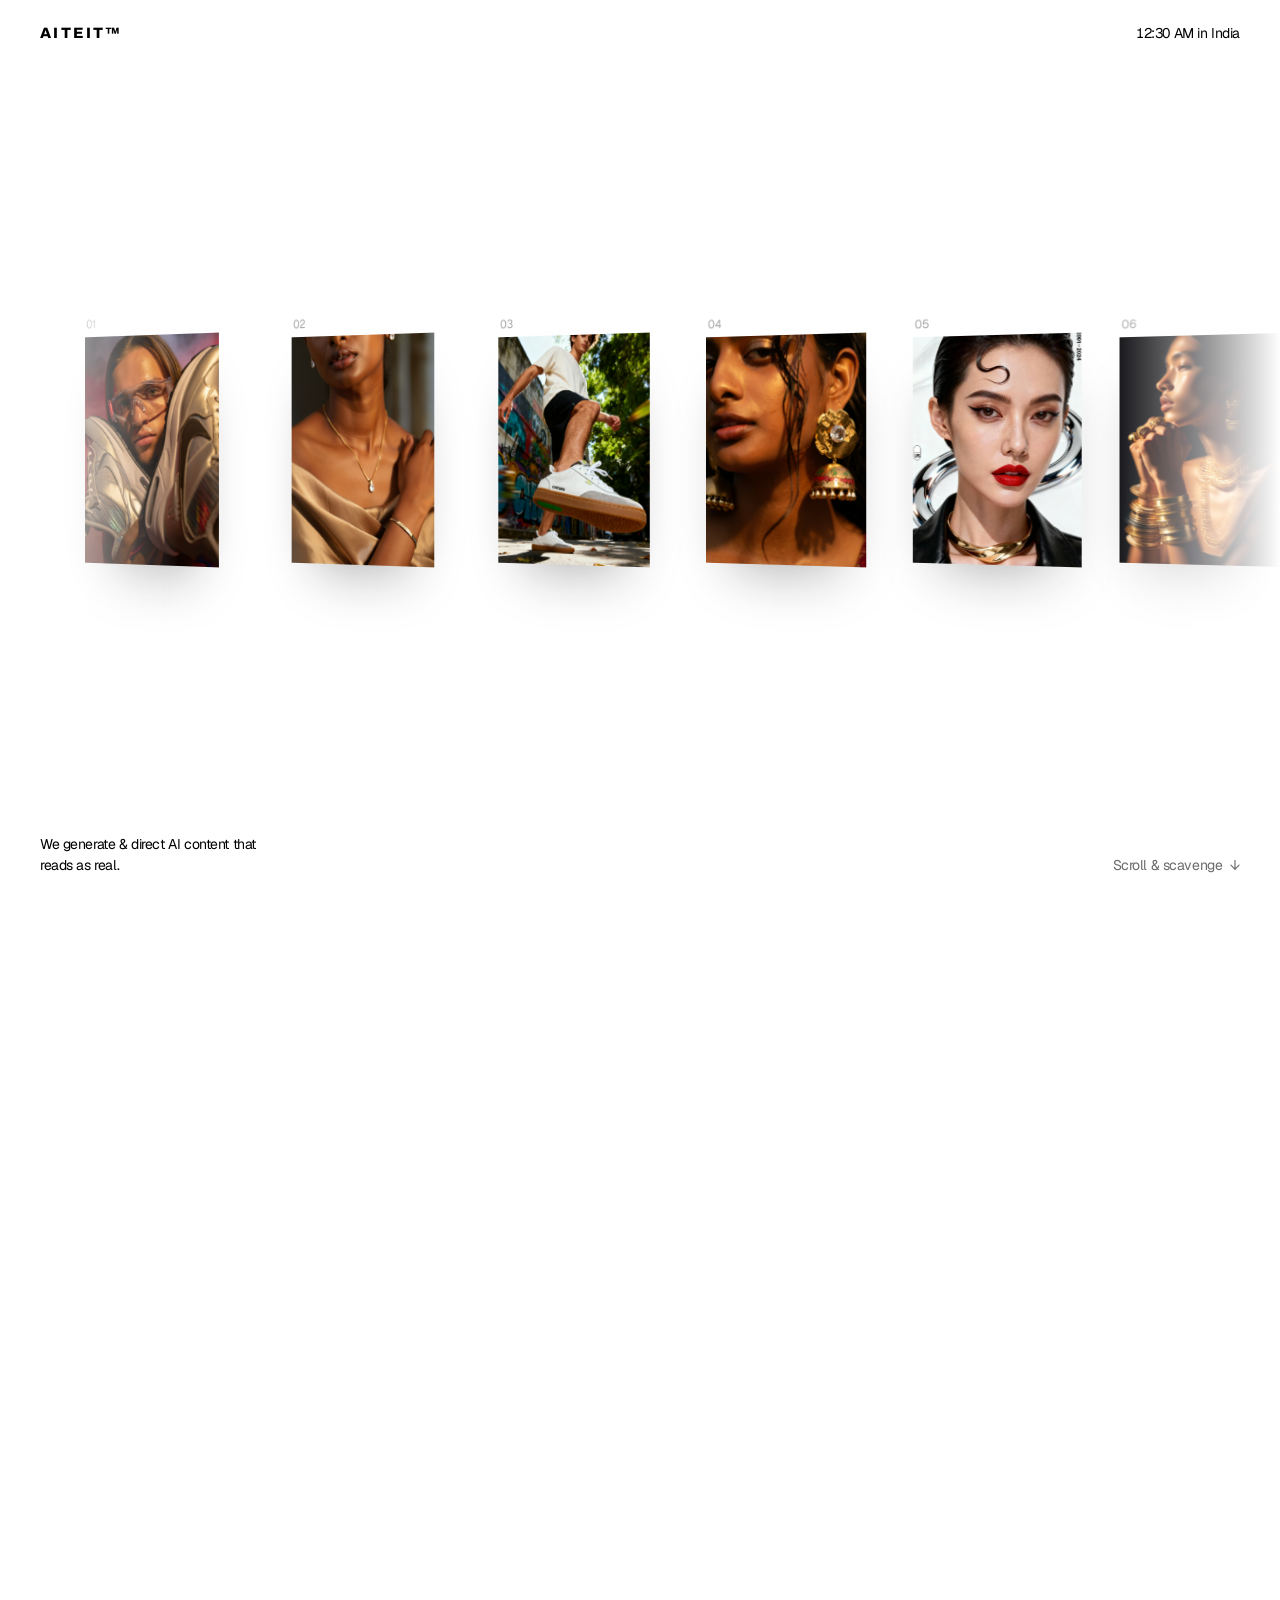
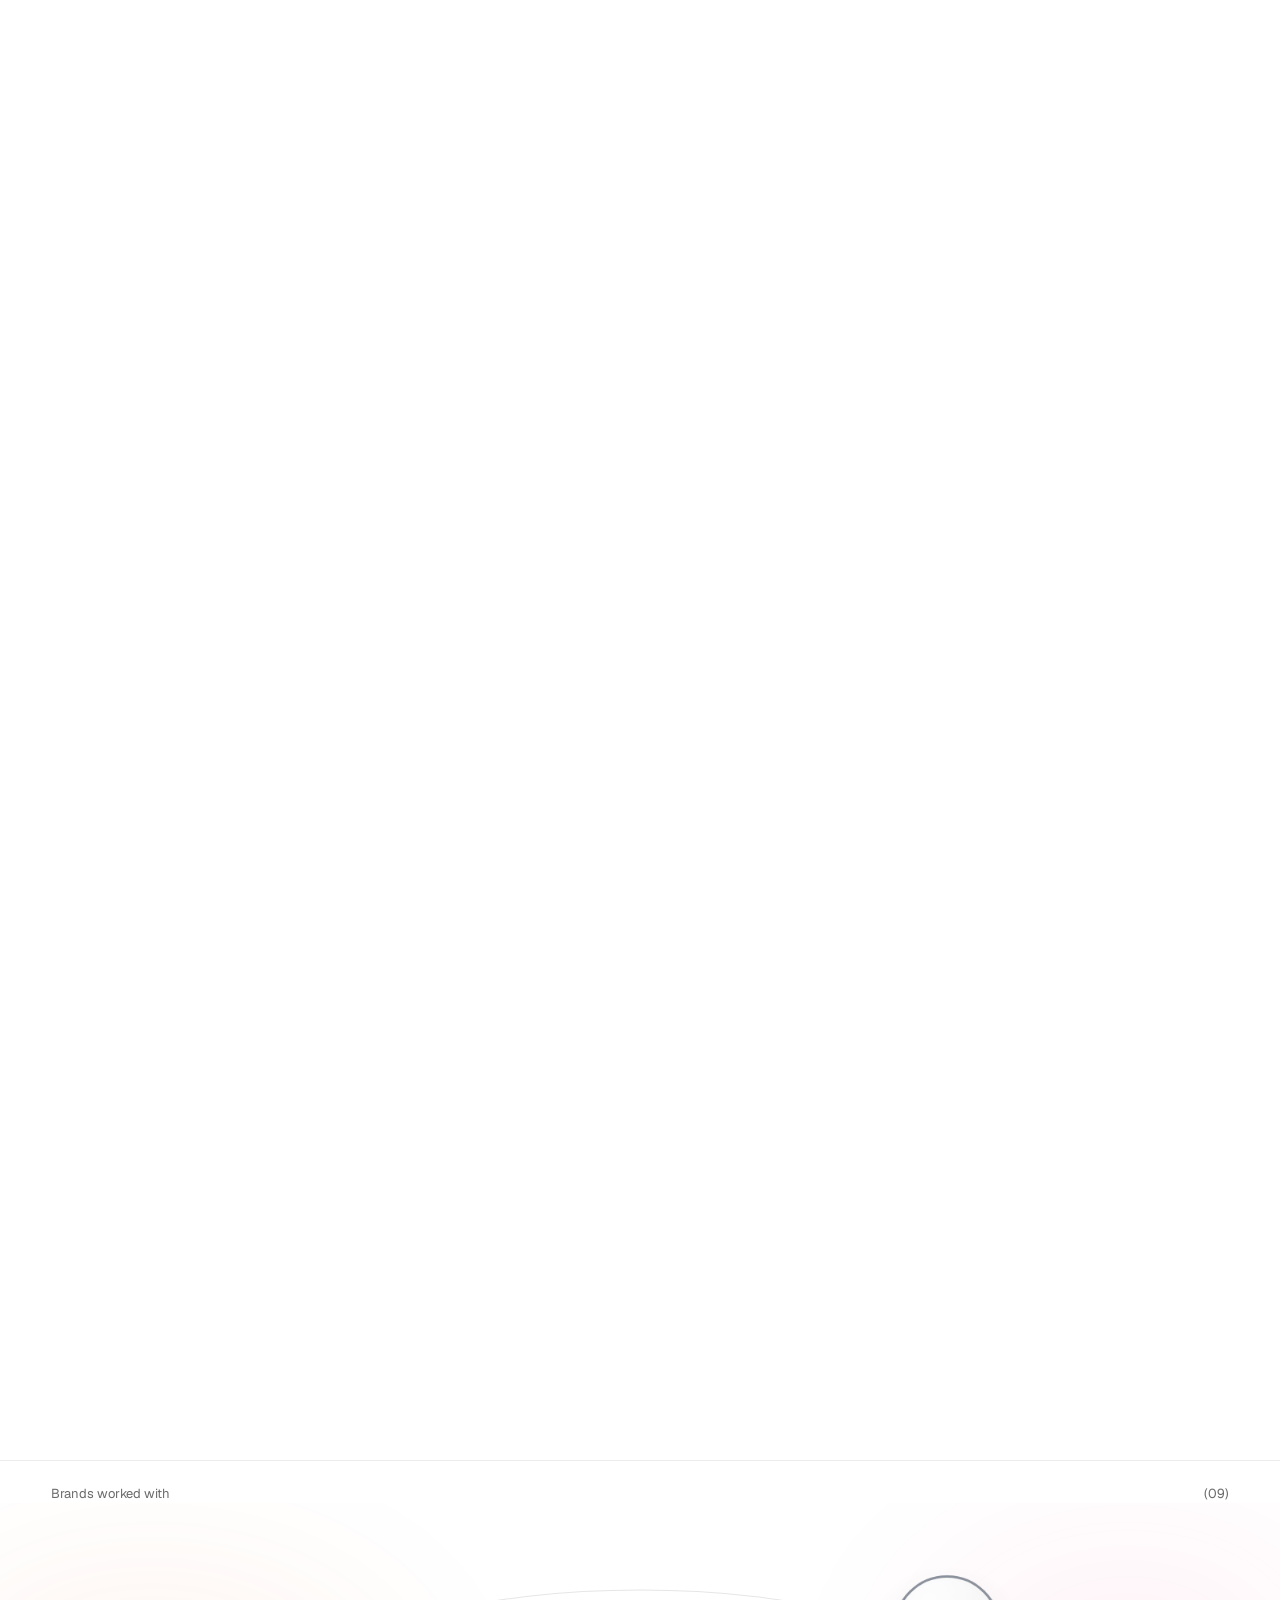
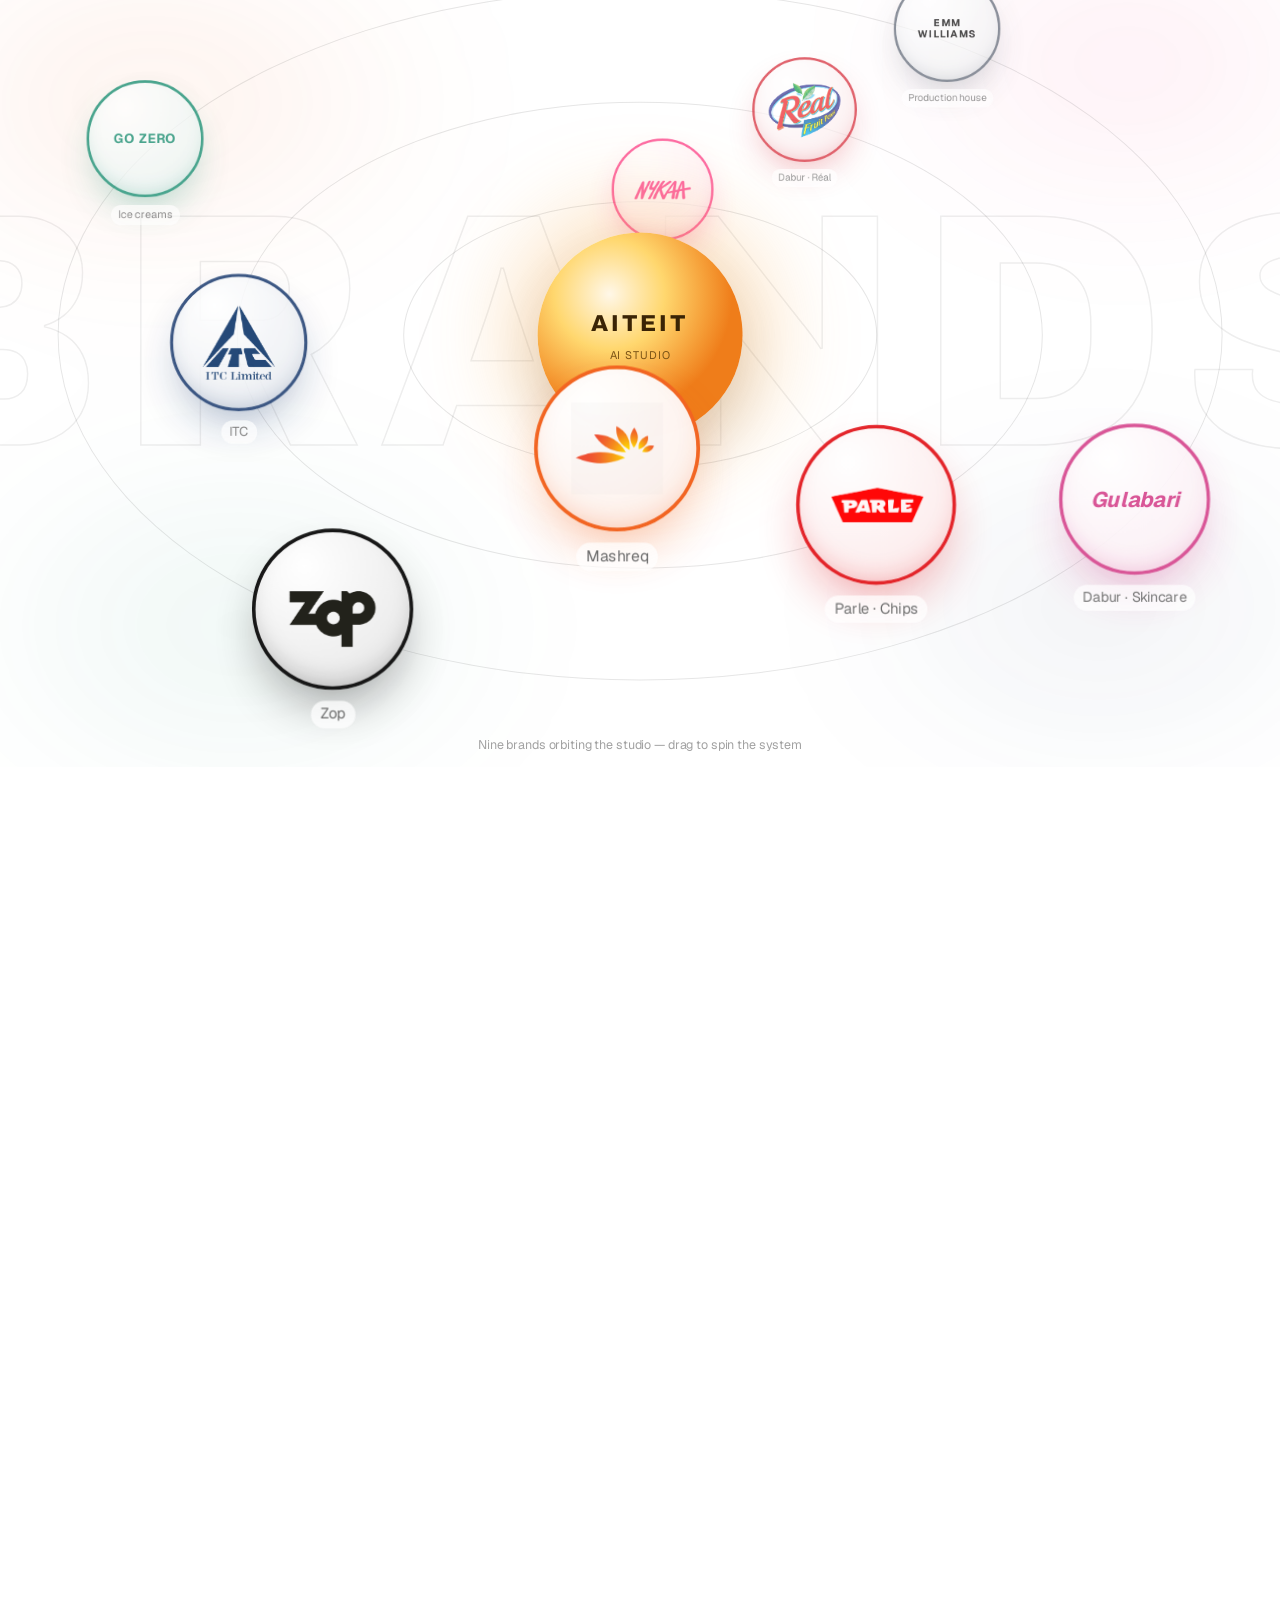
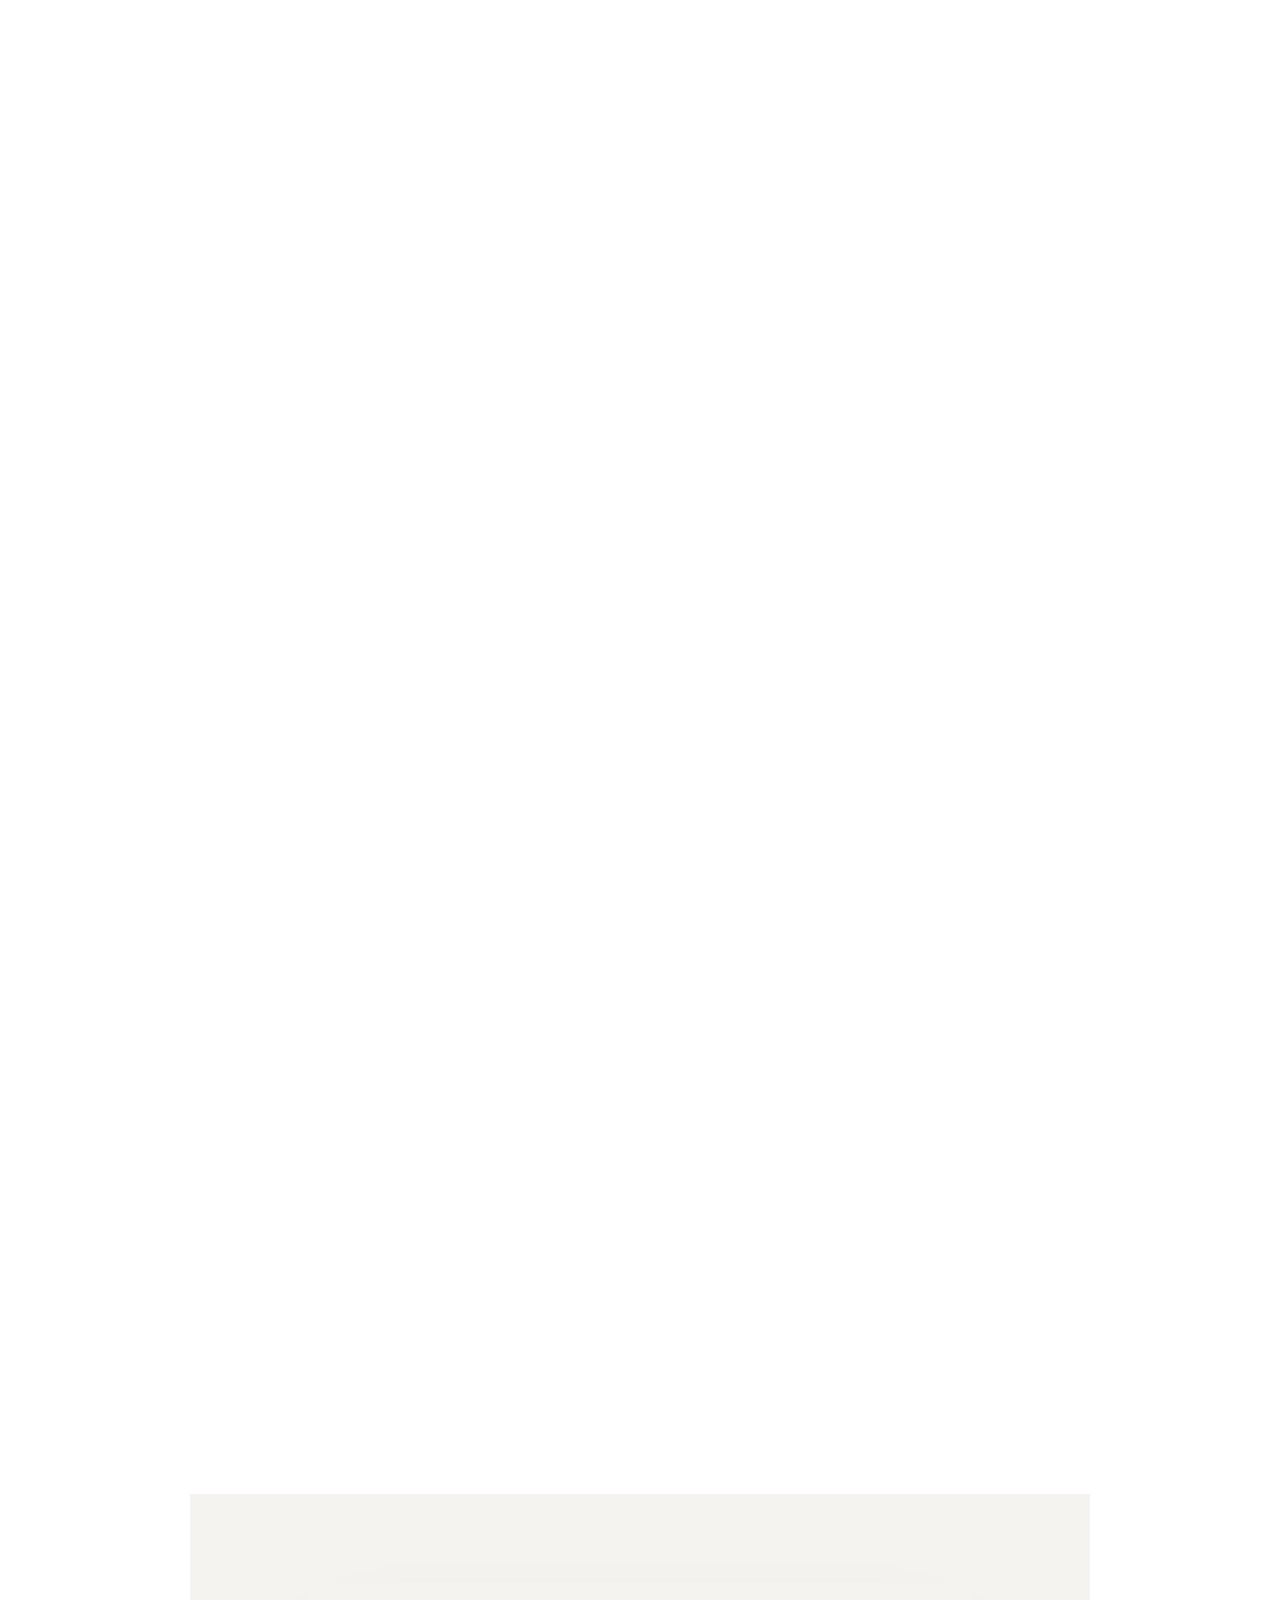
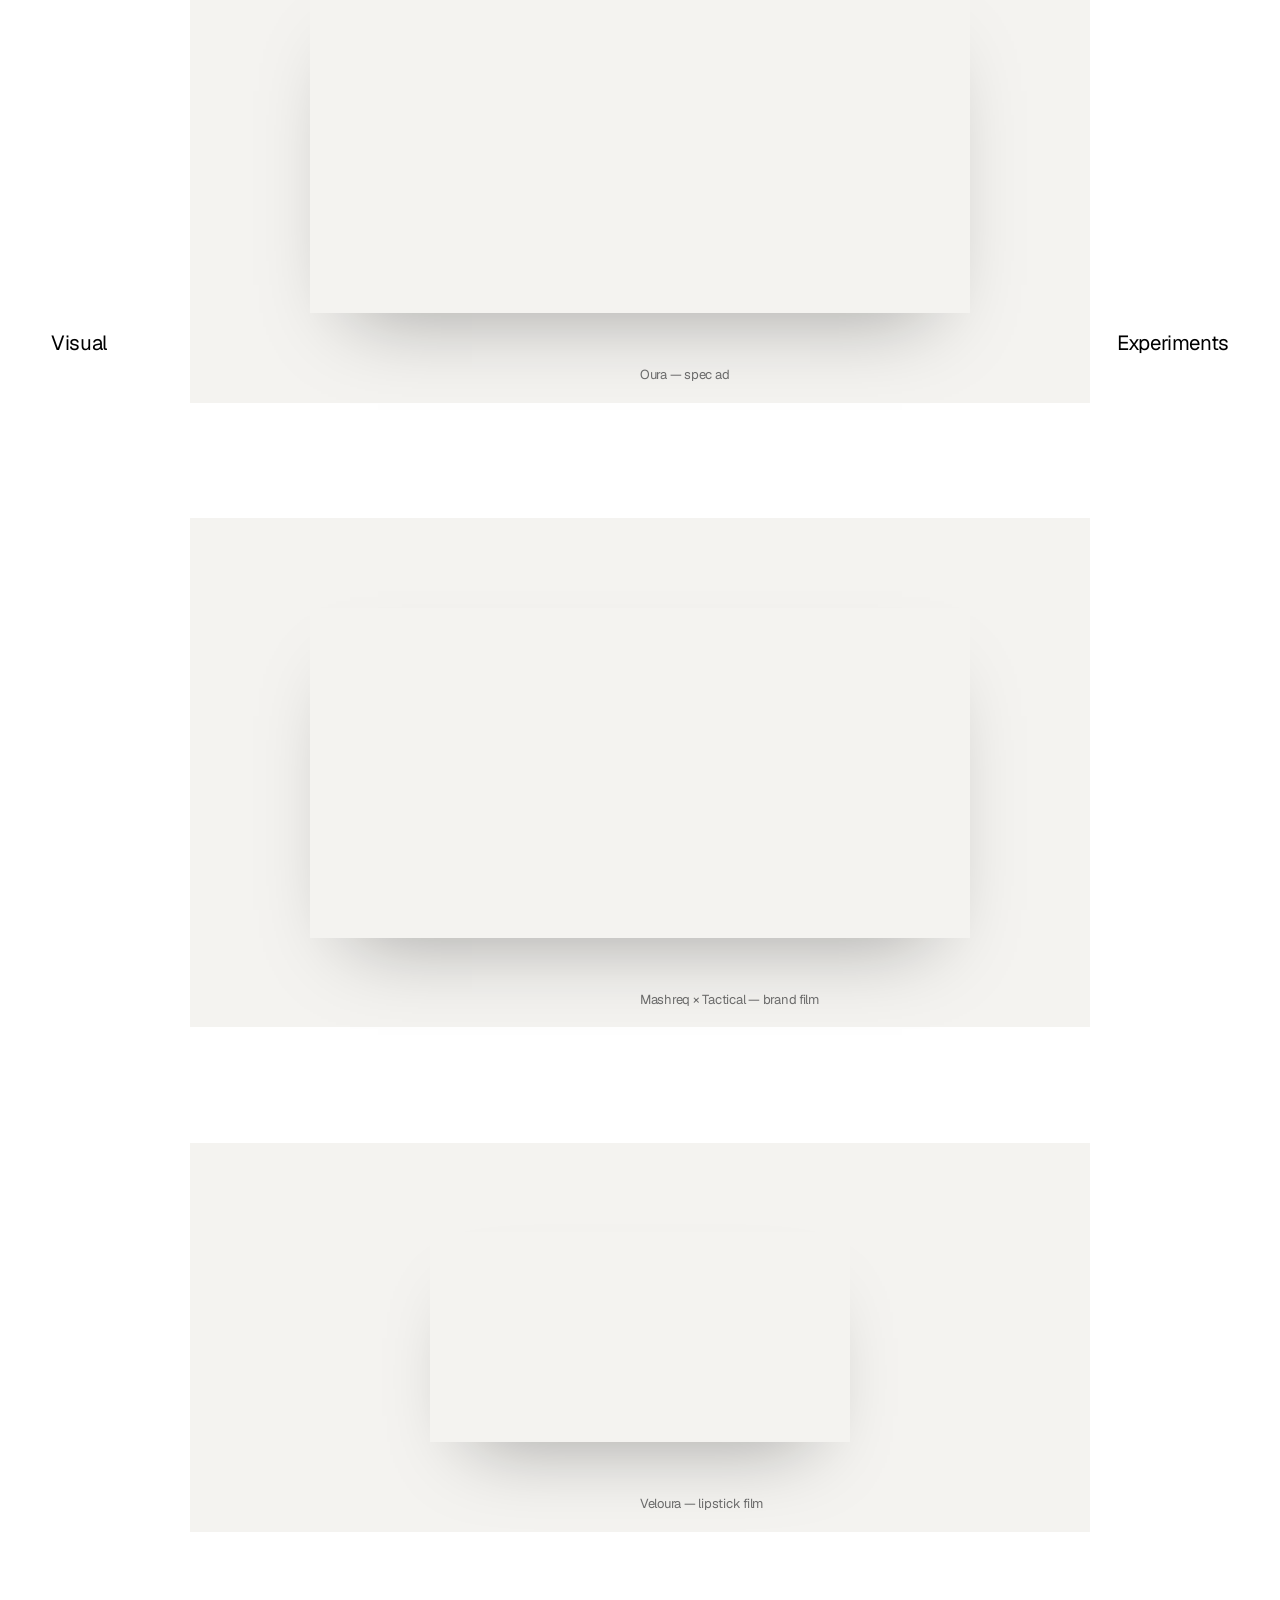
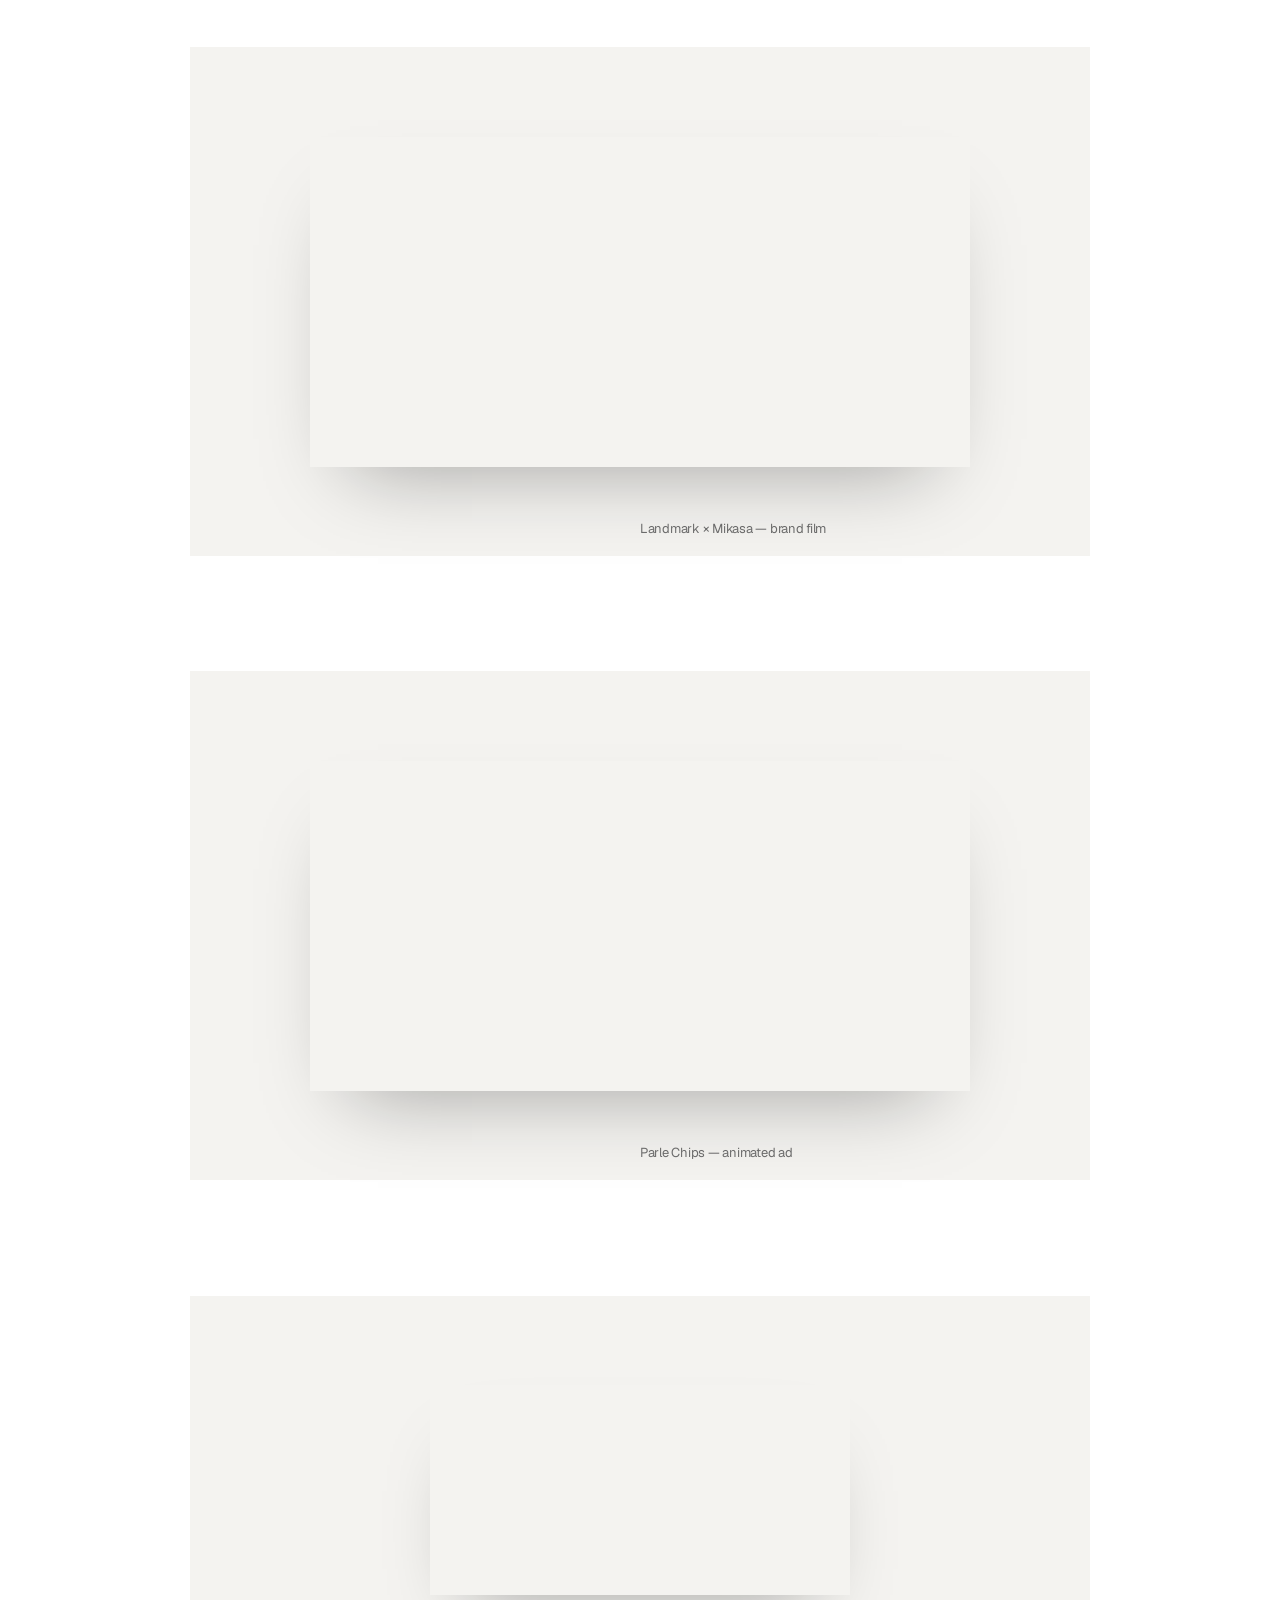
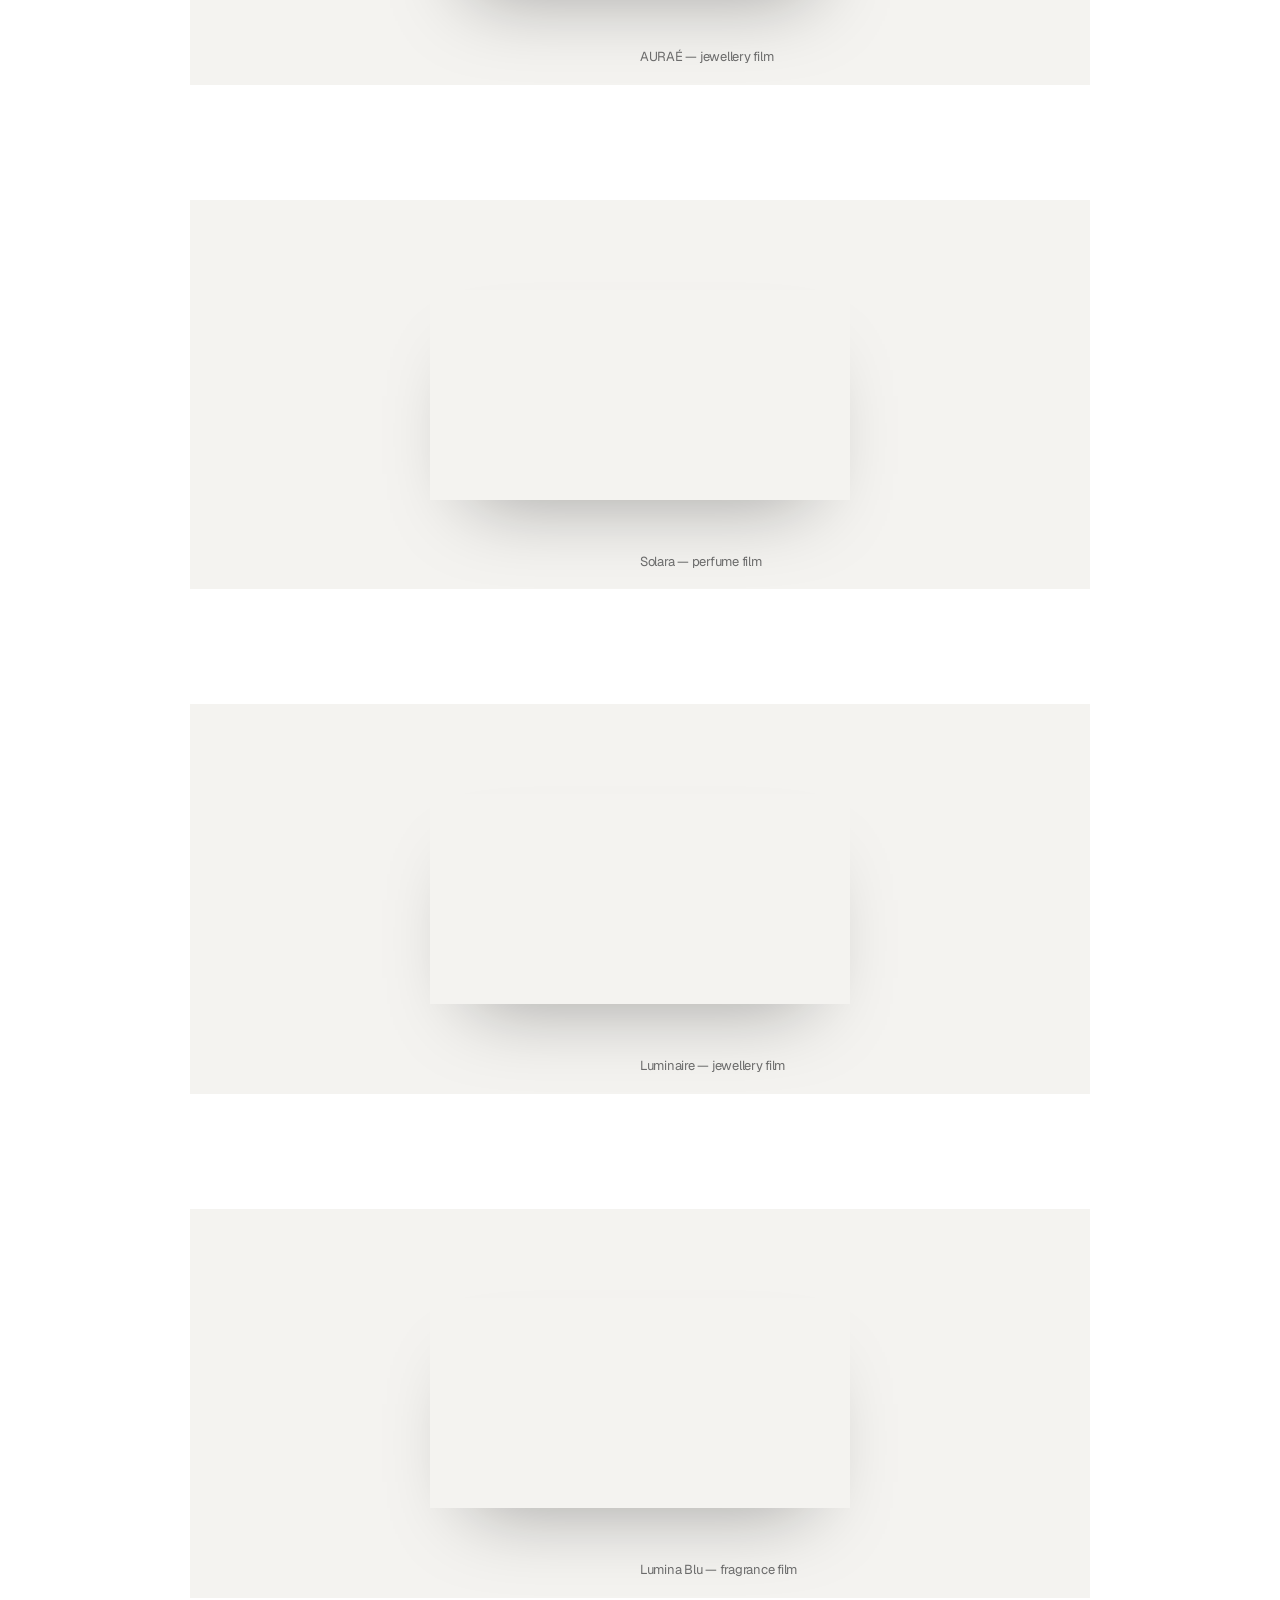
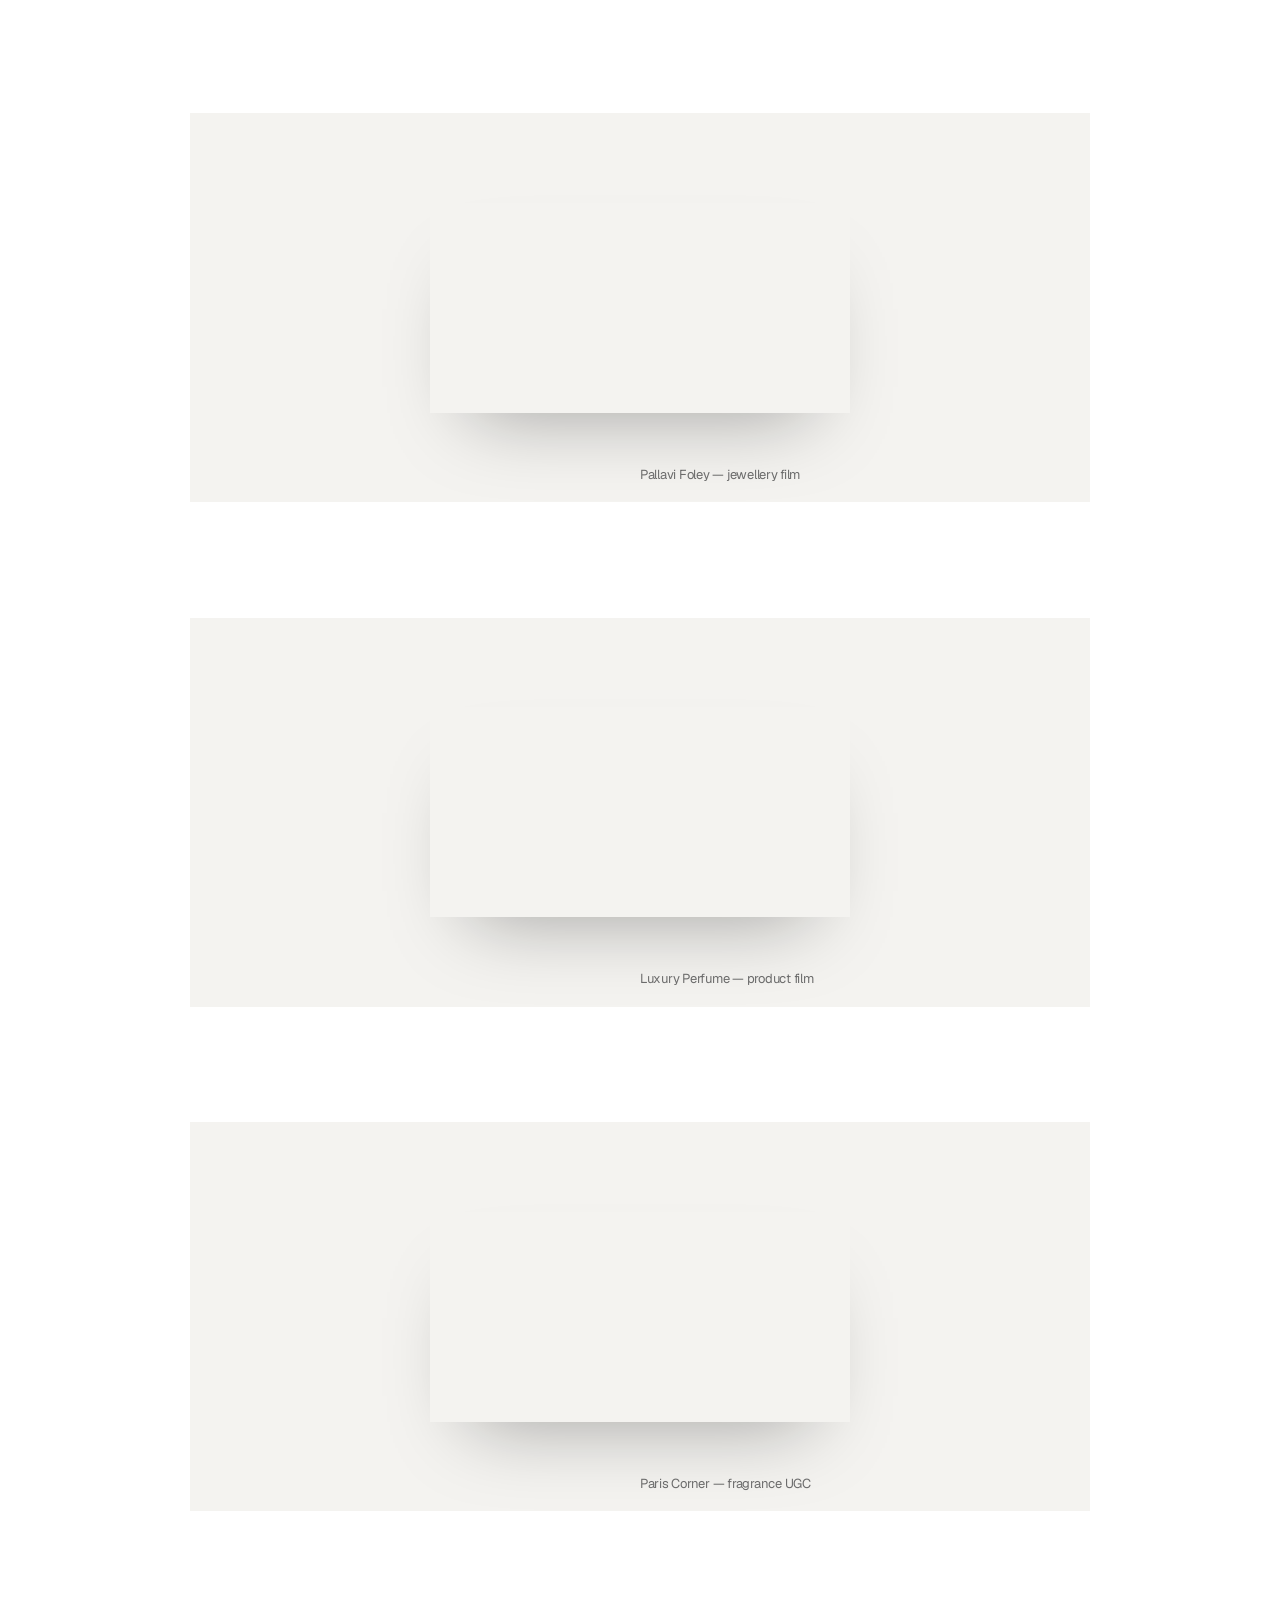
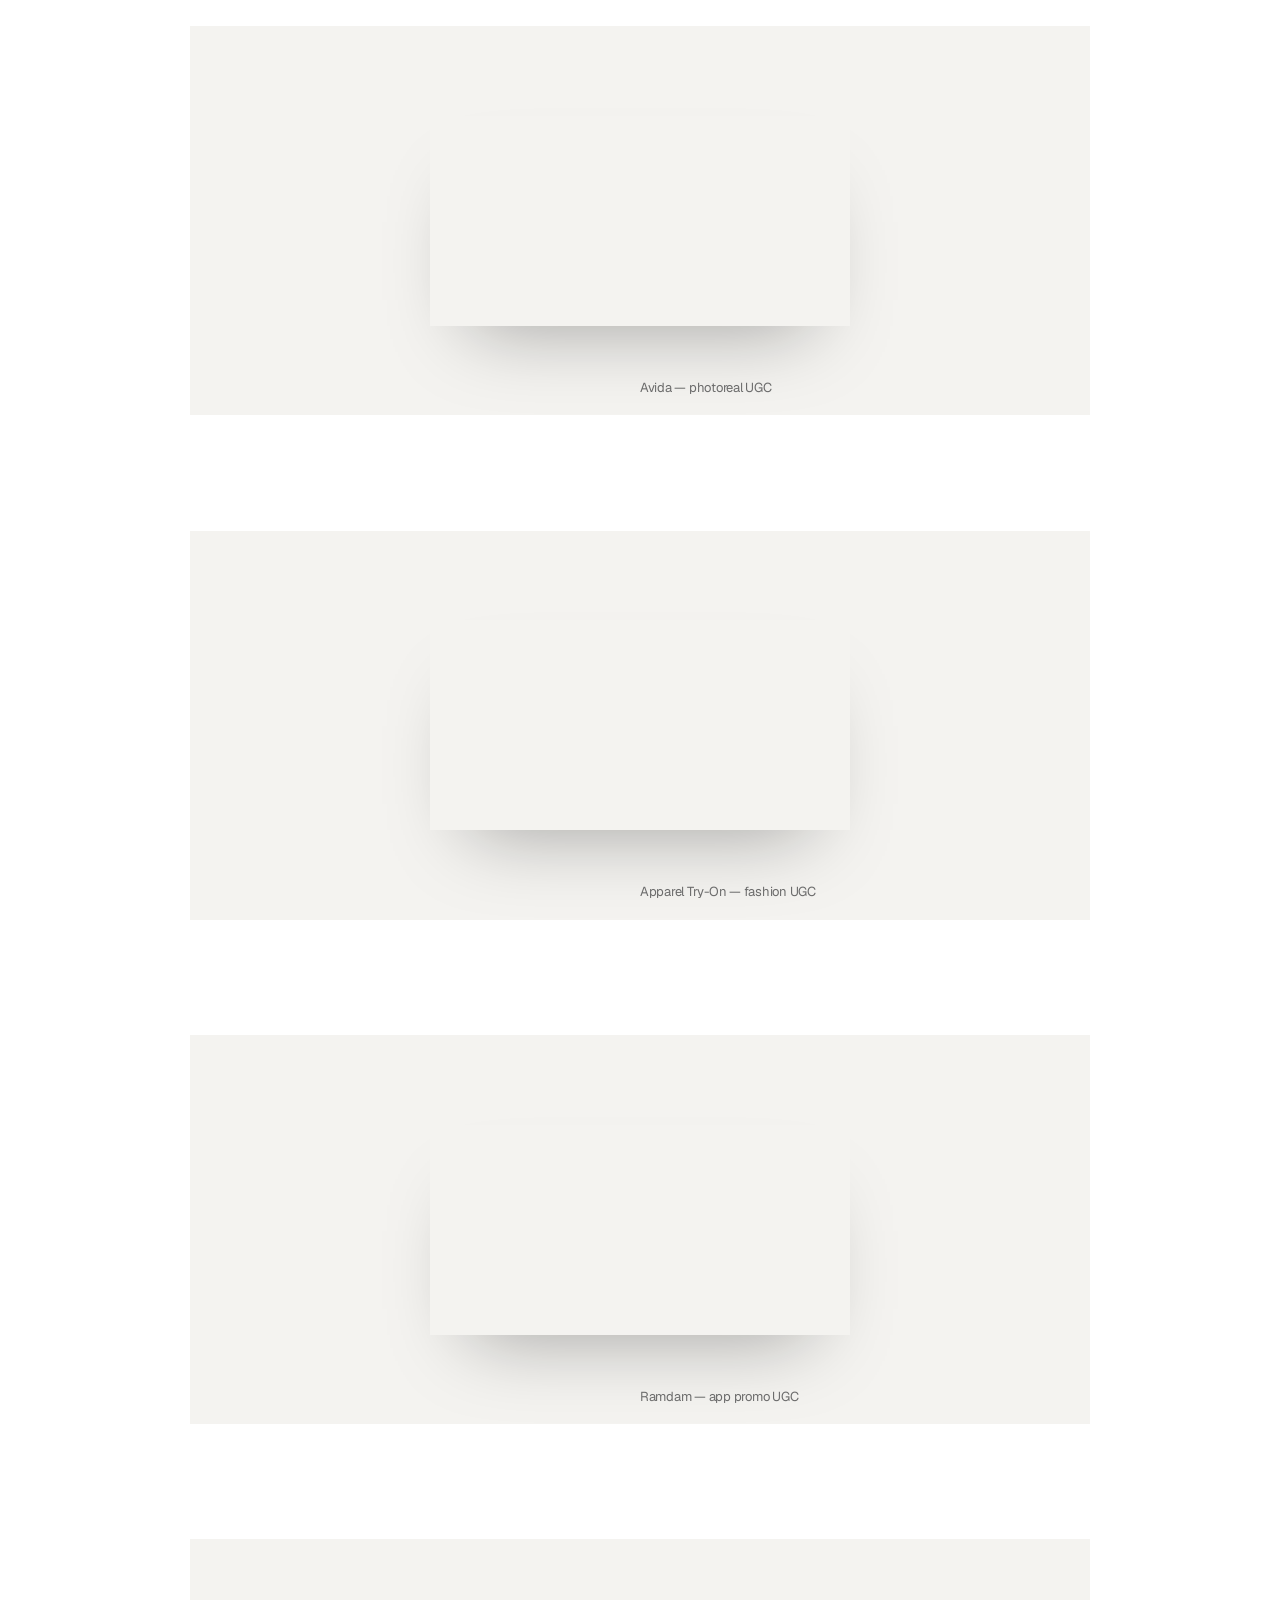
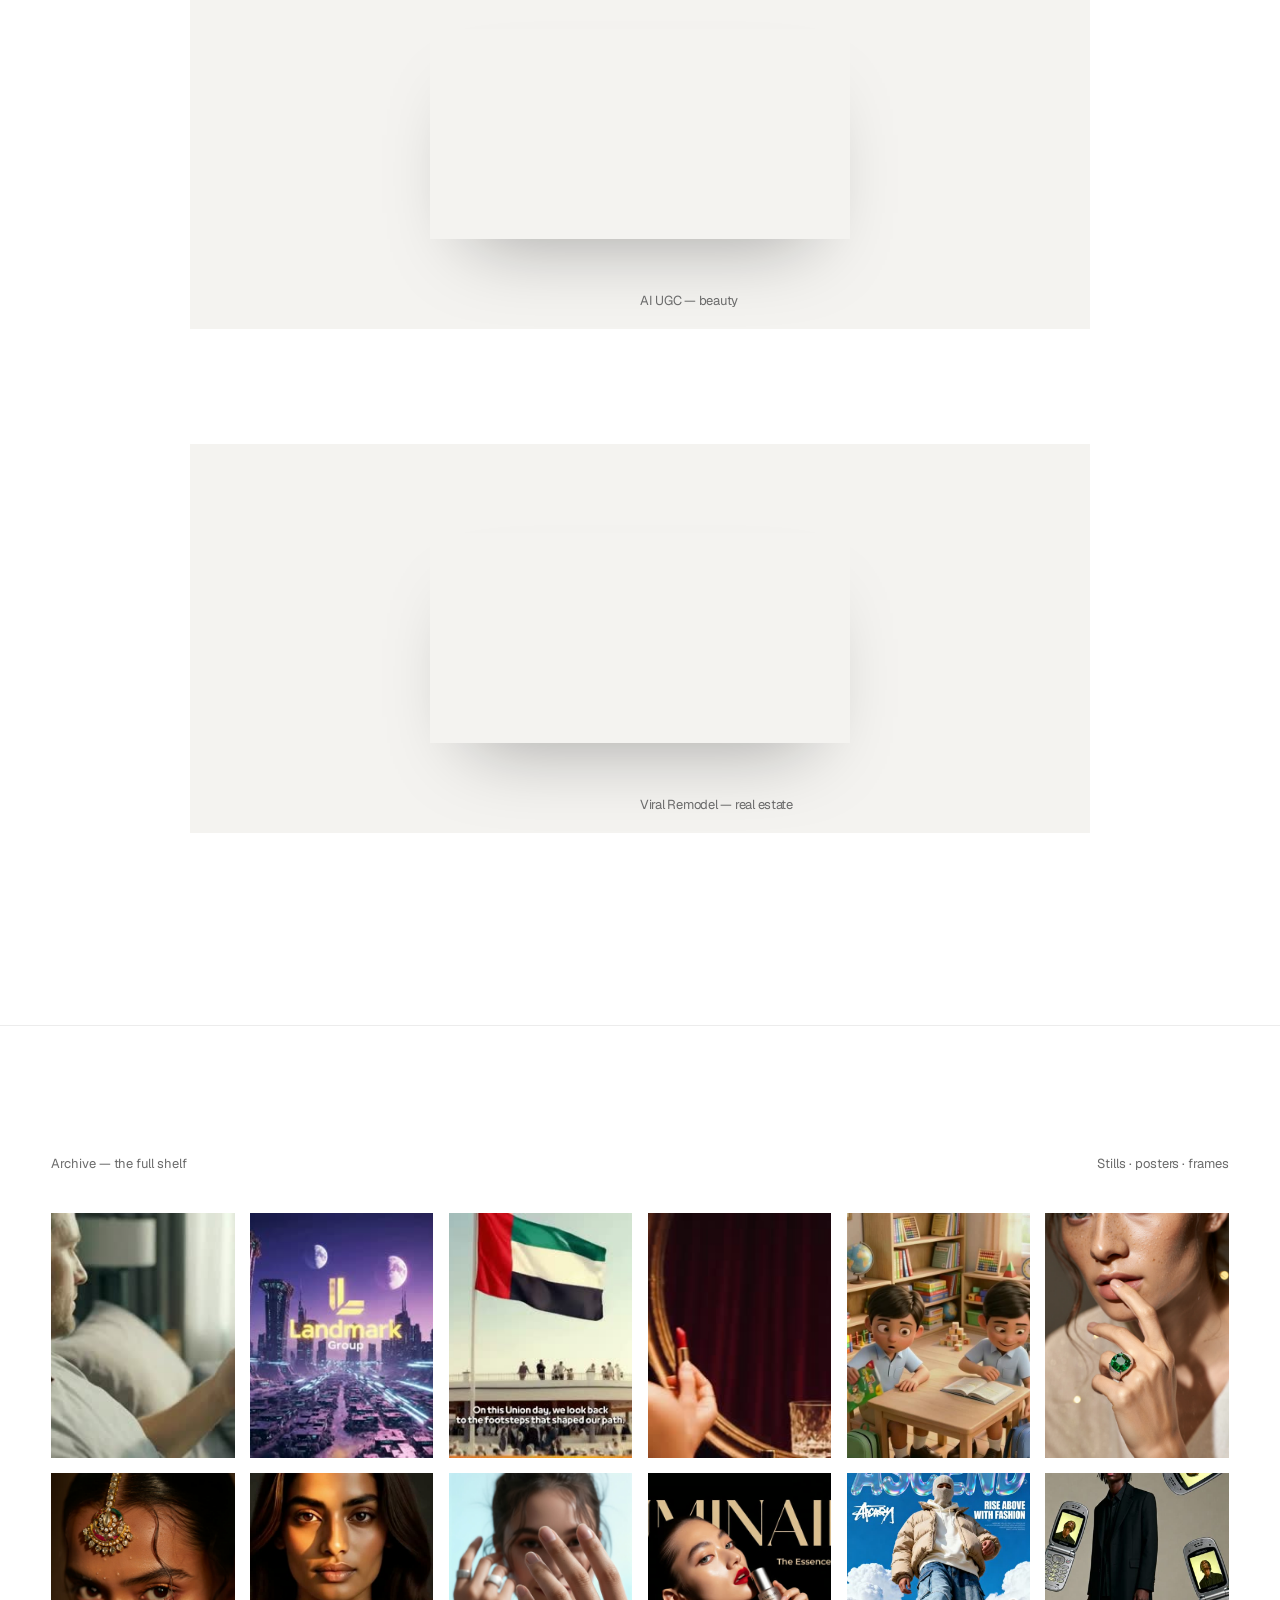
==== artifact-v13-self-contained.html @ a69b1091 "Recover AiteitAI dynamic portfolio v13 codebase" ====
<!DOCTYPE html>
<html><head><title>AITEIT</title>
<style>
@font-face{font-family:"Geist";font-weight:400;font-display:block;src:url("[data-uri]") format("woff2")}
@font-face{font-family:"Geist";font-weight:500;font-display:block;src:url("[data-uri]") format("woff2")}
@font-face{font-family:"Geist";font-weight:600;font-display:block;src:url("[data-uri]") format("woff2")}
@font-face{font-family:"Geist";font-weight:700;font-display:block;src:url("[data-uri]") format("woff2")}
@font-face{font-family:"Wide";font-weight:800;font-display:block;src:url("[data-uri]") format("woff2")}

:root{
  --bg:#ffffff; --ink:#000000; --ink2:#6b6b6b; --ink3:#a2a2a2; --line:#ececec;
  --sans:"Geist",-apple-system,"Helvetica Neue",Arial,sans-serif;
  --wide:"Wide","Arial Black","Helvetica Neue",sans-serif;
  --ease:cubic-bezier(.19,1,.22,1);
}
*{margin:0;padding:0;box-sizing:border-box}
html{-webkit-font-smoothing:antialiased}
body{background:var(--bg);color:var(--ink);font-family:var(--sans);font-size:15px;line-height:1.5}
img,video{display:block;max-width:100%}
a{color:inherit;text-decoration:none}
::selection{background:var(--ink);color:var(--bg)}
.mono{font-variant-numeric:tabular-nums}

.topbar{position:fixed;top:0;left:0;right:0;z-index:60;display:flex;justify-content:space-between;align-items:center;padding:22px clamp(20px,3.5vw,40px);color:var(--ink)}
.topbar .l{font-family:var(--wide);font-weight:800;font-size:15px;letter-spacing:.16em;text-transform:uppercase}
.topbar .r{font-size:14px;letter-spacing:-.03em}

/* HERO */
.pinwrap{height:340vh;position:relative}
.pin{position:sticky;top:0;height:100svh;overflow:hidden;display:flex;align-items:center}
.pin::before,.pin::after{content:"";position:absolute;top:0;bottom:0;width:14vw;z-index:5;pointer-events:none}
.pin::before{left:0;background:linear-gradient(90deg,var(--bg),transparent)}
.pin::after{right:0;background:linear-gradient(270deg,var(--bg),transparent)}
.stage{width:100%;perspective:1900px}
.track{display:flex;align-items:center;gap:clamp(30px,3vw,52px);padding:0 5vw;will-change:transform;transform-style:preserve-3d}
.card{flex:0 0 auto;width:clamp(150px,13.5vw,192px);position:relative;cursor:pointer;transform:rotateY(-27deg);transition:transform .6s var(--ease)}
.card .ph{width:100%;aspect-ratio:3/4;overflow:hidden;background:#f2f2f2;box-shadow:0 30px 60px -30px rgba(20,20,20,.4)}
.card .ph img,.card .ph video{width:100%;height:100%;object-fit:cover;transition:transform 1.1s var(--ease);transform:scale(1.04)}
.card:hover{transform:rotateY(0deg) scale(1.04);z-index:10}
.card:hover .ph img,.card:hover .ph video{transform:scale(1.1)}
.card .meta{position:absolute;left:2px;top:calc(100% + 12px);white-space:nowrap;opacity:0;transition:opacity .35s var(--ease)}
.card:hover .meta{opacity:1}
.card .meta .t{font-size:14px;font-weight:500}
.card .meta .c{font-size:12.5px;color:var(--ink2)}
.card .num{position:absolute;left:2px;top:-22px;font-size:12px;color:var(--ink3)}
.card .pill{position:absolute;top:10px;left:10px;z-index:3;font-size:10px;letter-spacing:.08em;text-transform:uppercase;background:#000;color:#fff;padding:3px 7px}
.hcorner{position:absolute;left:0;right:0;bottom:0;z-index:6;padding:0 clamp(20px,3.5vw,40px) 24px;display:flex;justify-content:space-between;align-items:flex-end}
.hcorner .tag{font-size:14px;max-width:26ch;letter-spacing:-.03em}
.hcorner .scroll{font-size:14px;letter-spacing:-.03em;display:flex;align-items:center;gap:8px;color:var(--ink2)}
.hcorner .scroll .a{animation:bob 1.8s var(--ease) infinite}
@keyframes bob{0%,100%{transform:translateY(0)}50%{transform:translateY(4px)}}

/* sections */
.sec{padding:clamp(72px,10vw,130px) clamp(20px,4vw,56px);border-top:1px solid var(--line)}
.seclbl{display:flex;justify-content:space-between;font-size:13px;color:var(--ink2);margin-bottom:40px;letter-spacing:-.005em}

/* work index */
.index{border-top:1px solid var(--line)}
.index .row{display:grid;grid-template-columns:44px 1.4fr 1fr auto;gap:20px;align-items:center;padding:20px 6px;border-bottom:1px solid var(--line);cursor:pointer;position:relative}
.index .row .t{font-size:clamp(19px,2.2vw,30px);font-weight:500;letter-spacing:-.02em;transition:opacity .25s}
.index .row:hover .t{opacity:.5}
.index .row .n{font-size:12.5px;color:var(--ink3)}
.index .row .c{font-size:13.5px;color:var(--ink2)}
.index .row .y{font-size:13px;color:var(--ink2);text-align:right;font-variant-numeric:tabular-nums}
.index .row .thumb{position:fixed;width:190px;height:250px;pointer-events:none;z-index:80;opacity:0;transform:translate(-50%,-50%) scale(.92);transition:opacity .25s,transform .45s var(--ease);overflow:hidden;box-shadow:0 30px 60px -20px rgba(0,0,0,.35)}
.index .row .thumb img{width:100%;height:100%;object-fit:cover}
.index .row.show .thumb{opacity:1;transform:translate(-50%,-50%) scale(1)}
@media(max-width:720px){.index .row{grid-template-columns:30px 1fr auto}.index .row .c{display:none}.index .row .thumb{display:none}}

/* GRADIENT moment */
.grad{height:250vh;position:relative}
.grad .gpin{position:sticky;top:0;height:100svh;overflow:hidden;display:flex;align-items:center;justify-content:center}
.grad .glow{position:absolute;inset:-16%;opacity:0;
  background:radial-gradient(125% 96% at 50% 123%,#000 0%,#000 13%,#3f0906 27%,#8a1108 40%,#fb6720 59%,#f2bd98 73%,#e6bce0 85%,#f6f6f3 97%);
  animation:drift 16s ease-in-out infinite alternate}
@keyframes drift{from{transform:scale(1.02) translateY(0)}to{transform:scale(1.12) translateY(-3%)}}
.grad .gtext{position:relative;z-index:2;text-align:center;color:#171717;padding:0 20px}
.grad .gtext .k{font-size:13px;letter-spacing:.02em;opacity:.72}
.grad .gtext h2{font-size:clamp(34px,6vw,88px);font-weight:600;letter-spacing:-.03em;line-height:1.02;margin-top:14px;max-width:16ch}

/* MOTION showcase — centered panels with split heading (abhijit "Visual Experiments" style) */
.vexp{position:relative;padding:clamp(40px,6vw,80px) 0}
.vexp .split{position:sticky;top:0;height:100svh;margin-bottom:-100svh;pointer-events:none;z-index:3;
  display:flex;align-items:center;justify-content:space-between;padding:0 clamp(20px,4vw,56px)}
.vexp .split span{font-size:clamp(17px,1.6vw,22px);letter-spacing:-.02em;color:var(--ink)}
.vexp .panel{width:min(72vw,900px);margin:0 auto clamp(60px,9vw,120px);background:#f4f3f0;
  display:flex;align-items:center;justify-content:center;padding:clamp(48px,7vw,110px) 0;position:relative;z-index:1}
.vexp .panel .media{width:min(38vw,420px);position:relative;overflow:hidden;box-shadow:0 40px 80px -40px rgba(0,0,0,.35)}
.vexp .panel .media.wide{width:min(56vw,660px)}
.vexp .panel .media video{width:100%;display:block;will-change:transform}
/* --- motion layer (professional) --- */
.vexp .panel{opacity:0;transform:translateY(46px)}
.vexp .panel .media{transform:scale(.94);transition:transform 1.1s var(--ease)}
.vexp .panel.in{opacity:1;transform:none;transition:opacity .9s var(--ease),transform .9s var(--ease)}
.vexp .panel.in .media{transform:none}
.vexp .panel .cap{opacity:0;transform:translateY(8px);transition:opacity .7s var(--ease) .25s,transform .7s var(--ease) .25s}
.vexp .panel.in .cap{opacity:1;transform:none}
.index .row{opacity:0;transform:translateY(14px)}
.index .row.in{opacity:1;transform:none;transition:opacity .6s var(--ease),transform .6s var(--ease)}
.arch .a{opacity:0;transform:translateY(18px) scale(.97)}
.arch .a.in{opacity:1;transform:none;transition:opacity .7s var(--ease),transform .7s var(--ease)}
.seclbl,.statement h2,.about p,.chron .row{opacity:0;transform:translateY(16px)}
.seclbl.in,.statement h2.in,.about p.in,.chron .row.in{opacity:1;transform:none;transition:opacity .8s var(--ease),transform .8s var(--ease)}
@keyframes cardfloat{0%,100%{transform:translateY(0)}50%{transform:translateY(-7px)}}
.track .card .ph{animation:cardfloat 6s ease-in-out infinite}
.track .card:nth-child(odd) .ph{animation-duration:7.2s;animation-delay:-2.4s}
.track .card:nth-child(3n) .ph{animation-duration:8s;animation-delay:-4s}
.track .card:hover .ph{animation-play-state:paused}
/* brand ring (rotating 3D carousel — grand, colorful, full-screen) */
.brandsec{padding-top:clamp(18px,2.5vh,30px)!important;padding-bottom:0!important;padding-left:0!important;padding-right:0!important}
.brandsec .seclbl{margin-bottom:0;padding:0 clamp(20px,4vw,56px)}
.brandstage{height:min(96svh,1250px);overflow:hidden;position:relative;cursor:grab;touch-action:pan-y}
.brandstage.grabbing{cursor:grabbing}
.brandstage::before{content:"";position:absolute;inset:-6%;pointer-events:none;filter:blur(70px);opacity:.55;
  background:
   radial-gradient(34% 30% at 16% 26%,rgba(242,101,34,.17),transparent 70%),
   radial-gradient(30% 28% at 84% 22%,rgba(252,39,121,.14),transparent 70%),
   radial-gradient(32% 30% at 22% 80%,rgba(15,138,109,.14),transparent 70%),
   radial-gradient(30% 28% at 82% 78%,rgba(27,59,111,.13),transparent 70%)}
.ghost{position:absolute;inset:0;display:flex;align-items:center;justify-content:center;pointer-events:none;
  font-family:var(--wide);font-weight:800;font-size:clamp(150px,26vw,460px);letter-spacing:.04em;
  color:transparent;-webkit-text-stroke:1.5px rgba(14,14,15,.07)}
.orbits{position:absolute;inset:0}
.opath{position:absolute;left:50%;top:50%;transform:translate(-50%,-50%);border:1.5px solid rgba(14,14,15,.10);border-radius:50%;pointer-events:none}
.sun{position:absolute;left:50%;top:50%;transform:translate(-50%,-50%);z-index:50;
  width:clamp(150px,16vw,230px);height:clamp(150px,16vw,230px);border-radius:50%;
  display:flex;flex-direction:column;align-items:center;justify-content:center;gap:5px;
  background:radial-gradient(60% 60% at 35% 30%,#fff7e8,#ffd76e 45%,#f6a13a 78%,#ef7d1a);
  box-shadow:0 0 90px 24px rgba(246,161,58,.35),0 26px 70px -20px rgba(20,20,20,.3);
  animation:sunpulse 4.5s ease-in-out infinite}
@keyframes sunpulse{0%,100%{box-shadow:0 0 80px 20px rgba(246,161,58,.32),0 26px 70px -20px rgba(20,20,20,.3)}50%{box-shadow:0 0 130px 40px rgba(246,161,58,.48),0 26px 70px -20px rgba(20,20,20,.3)}}
.sun .s1{font-family:var(--wide);font-weight:800;font-size:clamp(17px,1.8vw,25px);letter-spacing:.12em;color:#3a2405}
.sun .s2{font-size:11px;color:#7a5316;letter-spacing:.08em;text-transform:uppercase}
.planet{position:absolute;left:50%;top:50%;display:flex;flex-direction:column;align-items:center;gap:9px;will-change:transform}
.planet .pc{width:clamp(96px,10.5vw,152px);height:clamp(96px,10.5vw,152px);border-radius:50%;background:#fff;
  border:3.5px solid var(--c,#888);display:flex;align-items:center;justify-content:center;overflow:hidden;
  background:radial-gradient(120% 120% at 32% 22%,#fff,color-mix(in srgb,var(--c,#888) 10%,#fff) 78%);
  box-shadow:0 20px 50px -18px color-mix(in srgb,var(--c,#222) 60%,transparent),inset 0 -10px 22px -12px color-mix(in srgb,var(--c,#888) 35%,transparent)}
.planet .pc img{max-width:72%;max-height:58%;object-fit:contain;display:block}
.planet .pc .tx{font-weight:700;text-align:center;line-height:1.12;color:var(--ink)}
.planet .pl{font-size:12.5px;color:var(--ink2);letter-spacing:-.01em;white-space:nowrap;background:rgba(255,255,255,.7);padding:2px 8px;border-radius:20px}
.bnote{position:absolute;left:0;right:0;bottom:12px;z-index:60;text-align:center;font-size:12.5px;color:var(--ink3);letter-spacing:-.01em;pointer-events:none}
@media(max-width:560px){.brandstage{height:70svh}}
/* archive grid */
.arch{display:grid;grid-template-columns:repeat(6,1fr);gap:clamp(10px,1.2vw,18px)}
.arch .a{position:relative;overflow:hidden;background:#f2f2f2;aspect-ratio:3/4}
.arch .a img{width:100%;height:100%;object-fit:cover;transition:transform .8s var(--ease)}
.arch .a:hover img{transform:scale(1.06)}
.arch .a .al{position:absolute;left:0;right:0;bottom:0;padding:10px;font-size:11px;letter-spacing:-.02em;color:#fff;
  background:linear-gradient(0deg,rgba(0,0,0,.5),transparent);opacity:0;transition:opacity .3s}
.arch .a:hover .al{opacity:1}
@media(max-width:900px){.arch{grid-template-columns:repeat(4,1fr)}}
@media(max-width:560px){.arch{grid-template-columns:repeat(3,1fr)}}
.vexp .panel .cap{position:absolute;left:50%;transform:translateX(-50%);bottom:18px;font-size:13px;color:var(--ink2);letter-spacing:-.02em;white-space:nowrap}
@media(max-width:760px){.vexp .split{display:none}.vexp .panel{width:92vw}.vexp .panel .media{width:70vw}}

/* statement / about */
.statement h2{font-size:clamp(28px,4.4vw,64px);font-weight:500;letter-spacing:-.03em;line-height:1.08;max-width:20ch;text-wrap:balance}
.statement h2 em{font-style:normal;color:var(--ink2)}
.about{display:grid;grid-template-columns:1fr 1fr;gap:clamp(30px,6vw,90px)}
.about p{font-size:clamp(15px,1.5vw,18px);line-height:1.65;color:var(--ink2);max-width:48ch}
.about p b{color:var(--ink);font-weight:500}
.about p+p{margin-top:18px}
.about .card2{aspect-ratio:4/5;overflow:hidden;background:#f2f2f2}
.about .card2 img{width:100%;height:100%;object-fit:cover}
@media(max-width:820px){.about{grid-template-columns:1fr;gap:26px}}

/* chronicle */
.chron .row{display:grid;grid-template-columns:1fr auto 120px;gap:20px;align-items:baseline;padding:20px 4px;border-bottom:1px solid var(--line)}
.chron .row:first-child{border-top:1px solid var(--line)}
.chron .row .t{font-size:clamp(18px,2vw,26px);font-weight:500;letter-spacing:-.02em}
.chron .row .r{font-size:13.5px;color:var(--ink2)}
.chron .row .y{font-size:13px;color:var(--ink2);text-align:right;font-variant-numeric:tabular-nums}
@media(max-width:640px){.chron .row{grid-template-columns:1fr auto}.chron .row .r{display:none}}

/* details grid (online/where/extras) */
.details{display:grid;grid-template-columns:repeat(3,1fr);gap:clamp(24px,4vw,60px)}
.details .col h4{font-size:12px;text-transform:uppercase;letter-spacing:.08em;color:var(--ink3);margin-bottom:16px}
.details .col a,.details .col div{display:flex;justify-content:space-between;padding:11px 0;border-bottom:1px solid var(--line);font-size:15px}
.details .col a span:last-child{color:var(--ink2);transition:color .25s}
.details .col a:hover span:last-child{color:var(--ink)}
@media(max-width:720px){.details{grid-template-columns:1fr;gap:30px}}

/* CTA */
.cta{padding:clamp(80px,12vw,150px) clamp(20px,4vw,56px);border-top:1px solid var(--line)}
.cta .k{font-size:14px;color:var(--ink2);margin-bottom:18px}
.cta h2{font-size:clamp(30px,5vw,72px);font-weight:500;letter-spacing:-.03em;line-height:1.02;max-width:16ch}
.cta p{font-size:clamp(15px,1.5vw,18px);color:var(--ink2);max-width:52ch;margin-top:26px;line-height:1.6}
.cta .go{display:inline-flex;align-items:center;gap:10px;margin-top:34px;font-size:15px;font-weight:500;border-bottom:2px solid var(--ink);padding-bottom:5px;transition:gap .35s var(--ease)}
.cta .go:hover{gap:16px}

/* footer */
.foot{display:flex;justify-content:space-between;align-items:center;padding:22px clamp(20px,4vw,56px);border-top:1px solid var(--line);font-size:12.5px;color:var(--ink3);flex-wrap:wrap;gap:12px}
.foot .fl{display:flex;gap:22px}.foot .fl a:hover{color:var(--ink)}

@media(prefers-reduced-motion:reduce){*{animation:none!important;transition:none!important}
.vexp .panel,.vexp .panel .media,.vexp .panel .cap,.index .row,.arch .a,.seclbl,.statement h2,.about p,.chron .row{opacity:1!important;transform:none!important}}
</style>

</head><body><div class="topbar">
  <div class="l">AITEIT™</div>
  <div class="r mono" id="clock">3:59 PM in India</div>
</div>

<!-- HERO -->
<div class="pinwrap" id="pinwrap"><div class="pin">
  <div class="stage"><div class="track" id="track" style="transform: translateX(0px);">
    <div class="card"><span class="num">01</span><div class="ph"><img src="[data-uri]" alt=""></div><div class="meta"><div class="t">Nike</div><div class="c">Brand &amp; Product</div></div></div>
    <div class="card"><span class="num">02</span><div class="ph"><img src="[data-uri]" alt=""></div><div class="meta"><div class="t">Éterna Jewels</div><div class="c">Jewellery &amp; Beauty</div></div></div>
    <div class="card"><span class="num">03</span><div class="ph"><img src="[data-uri]" alt=""></div><div class="meta"><div class="t">Camiera</div><div class="c">Brand &amp; Product</div></div></div>
    <div class="card"><span class="num">04</span><div class="ph"><img src="[data-uri]" alt=""></div><div class="meta"><div class="t">Gold Study</div><div class="c">Jewellery</div></div></div>
    <div class="card"><span class="num">05</span><div class="ph"><img src="[data-uri]" alt=""></div><div class="meta"><div class="t">Muse</div><div class="c">Editorial</div></div></div>
    <div class="card"><span class="num">06</span><div class="ph"><img src="[data-uri]" alt=""></div><div class="meta"><div class="t">Noir Jewels</div><div class="c">Jewellery</div></div></div>
    <div class="card"><span class="num">07</span><div class="ph"><img src="[data-uri]" alt=""></div><div class="meta"><div class="t">Ascend</div><div class="c">Editorial</div></div></div>
    <div class="card"><span class="num">08</span><div class="ph"><img src="[data-uri]" alt=""></div><div class="meta"><div class="t">Jewellery Model II</div><div class="c">Jewellery</div></div></div>
    <div class="card"><span class="num">09</span><div class="ph"><img src="[data-uri]" alt=""></div><div class="meta"><div class="t">Lumina Blu</div><div class="c">Product</div></div></div>
    <div class="card"><span class="num">10</span><div class="ph"><img src="[data-uri]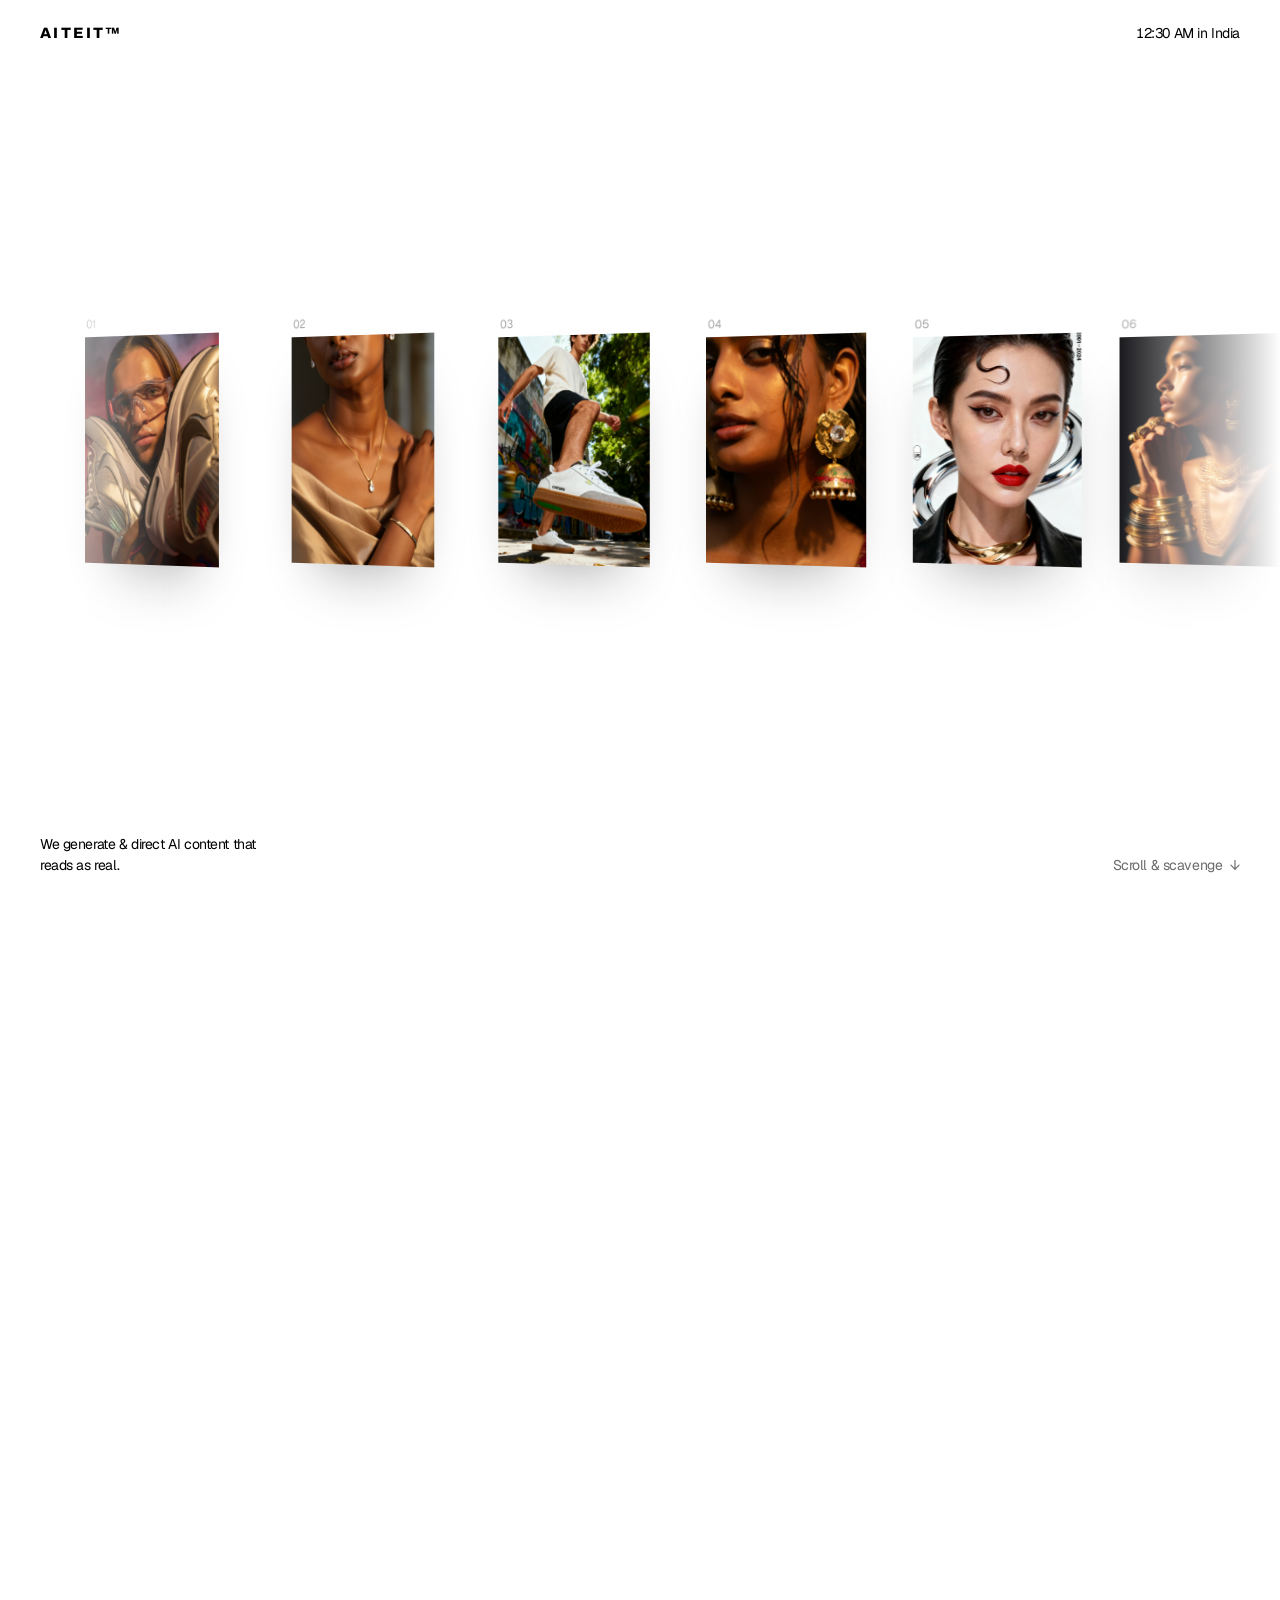
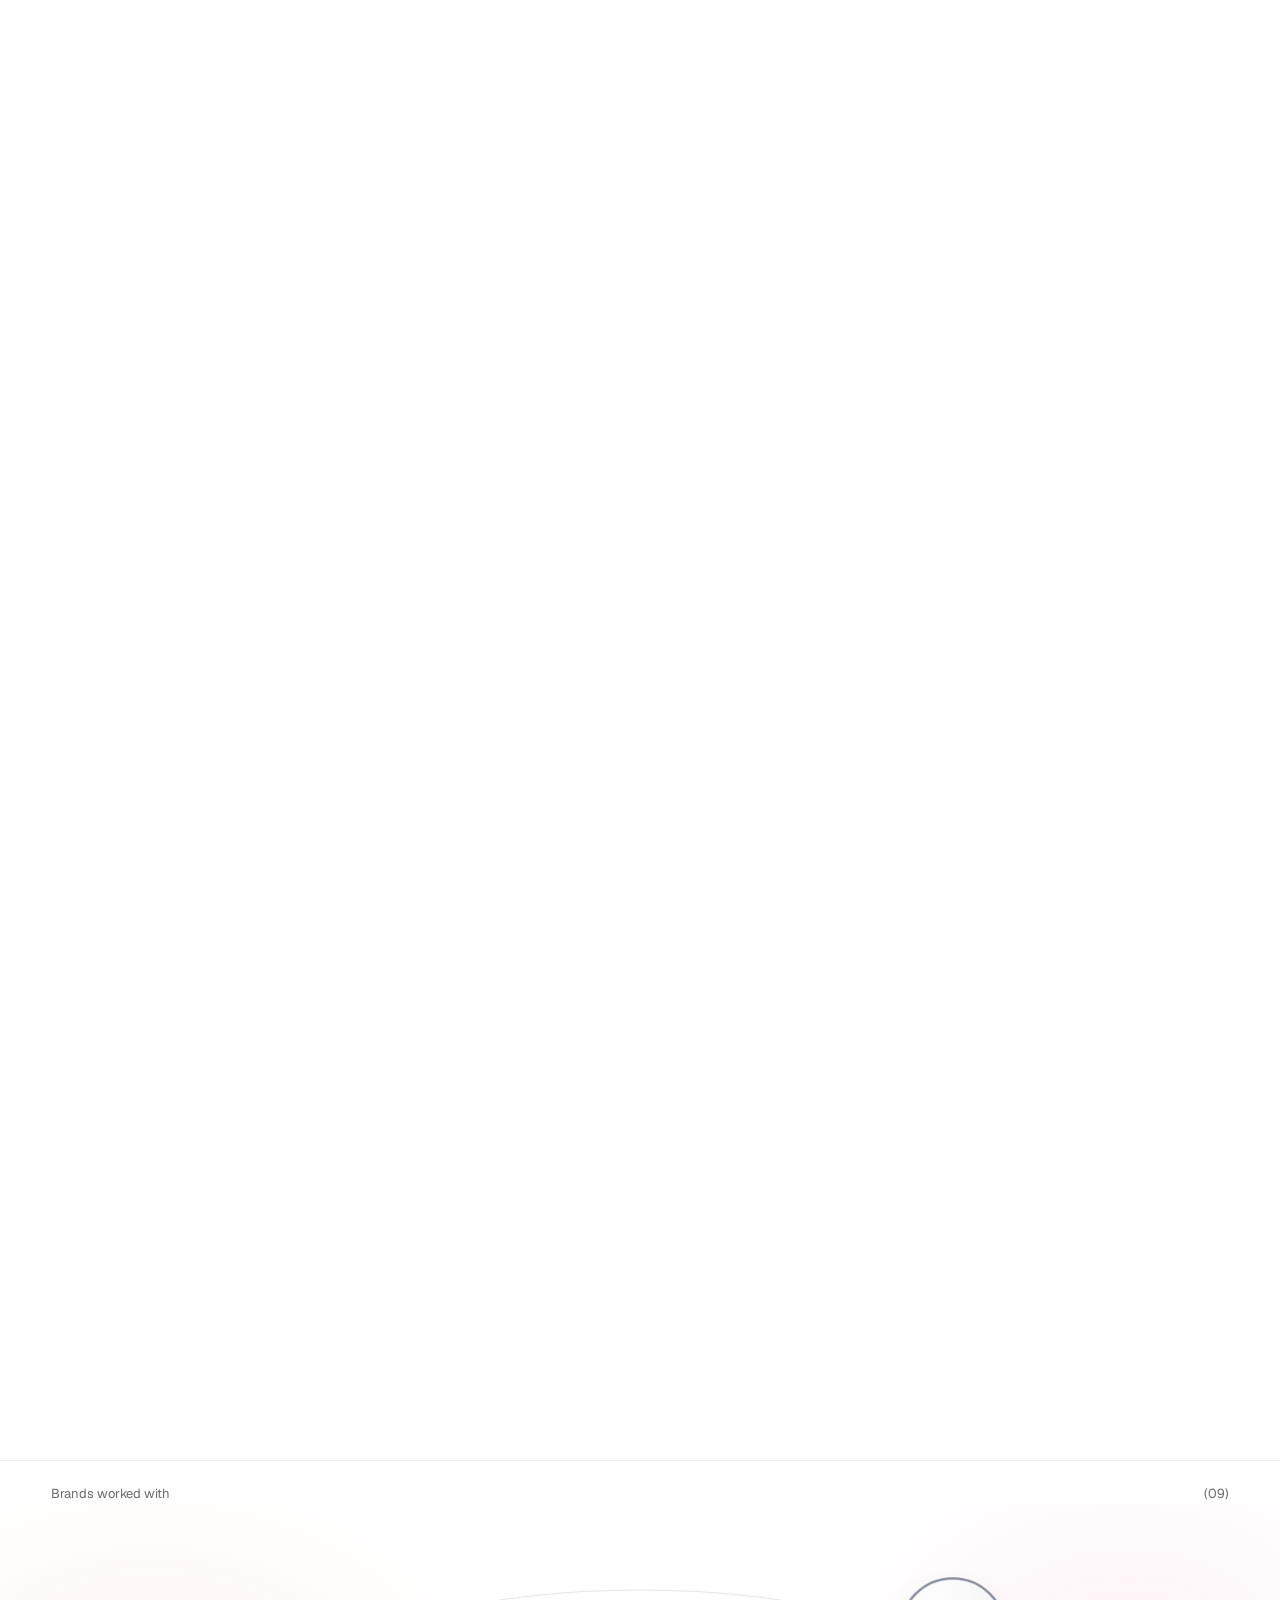
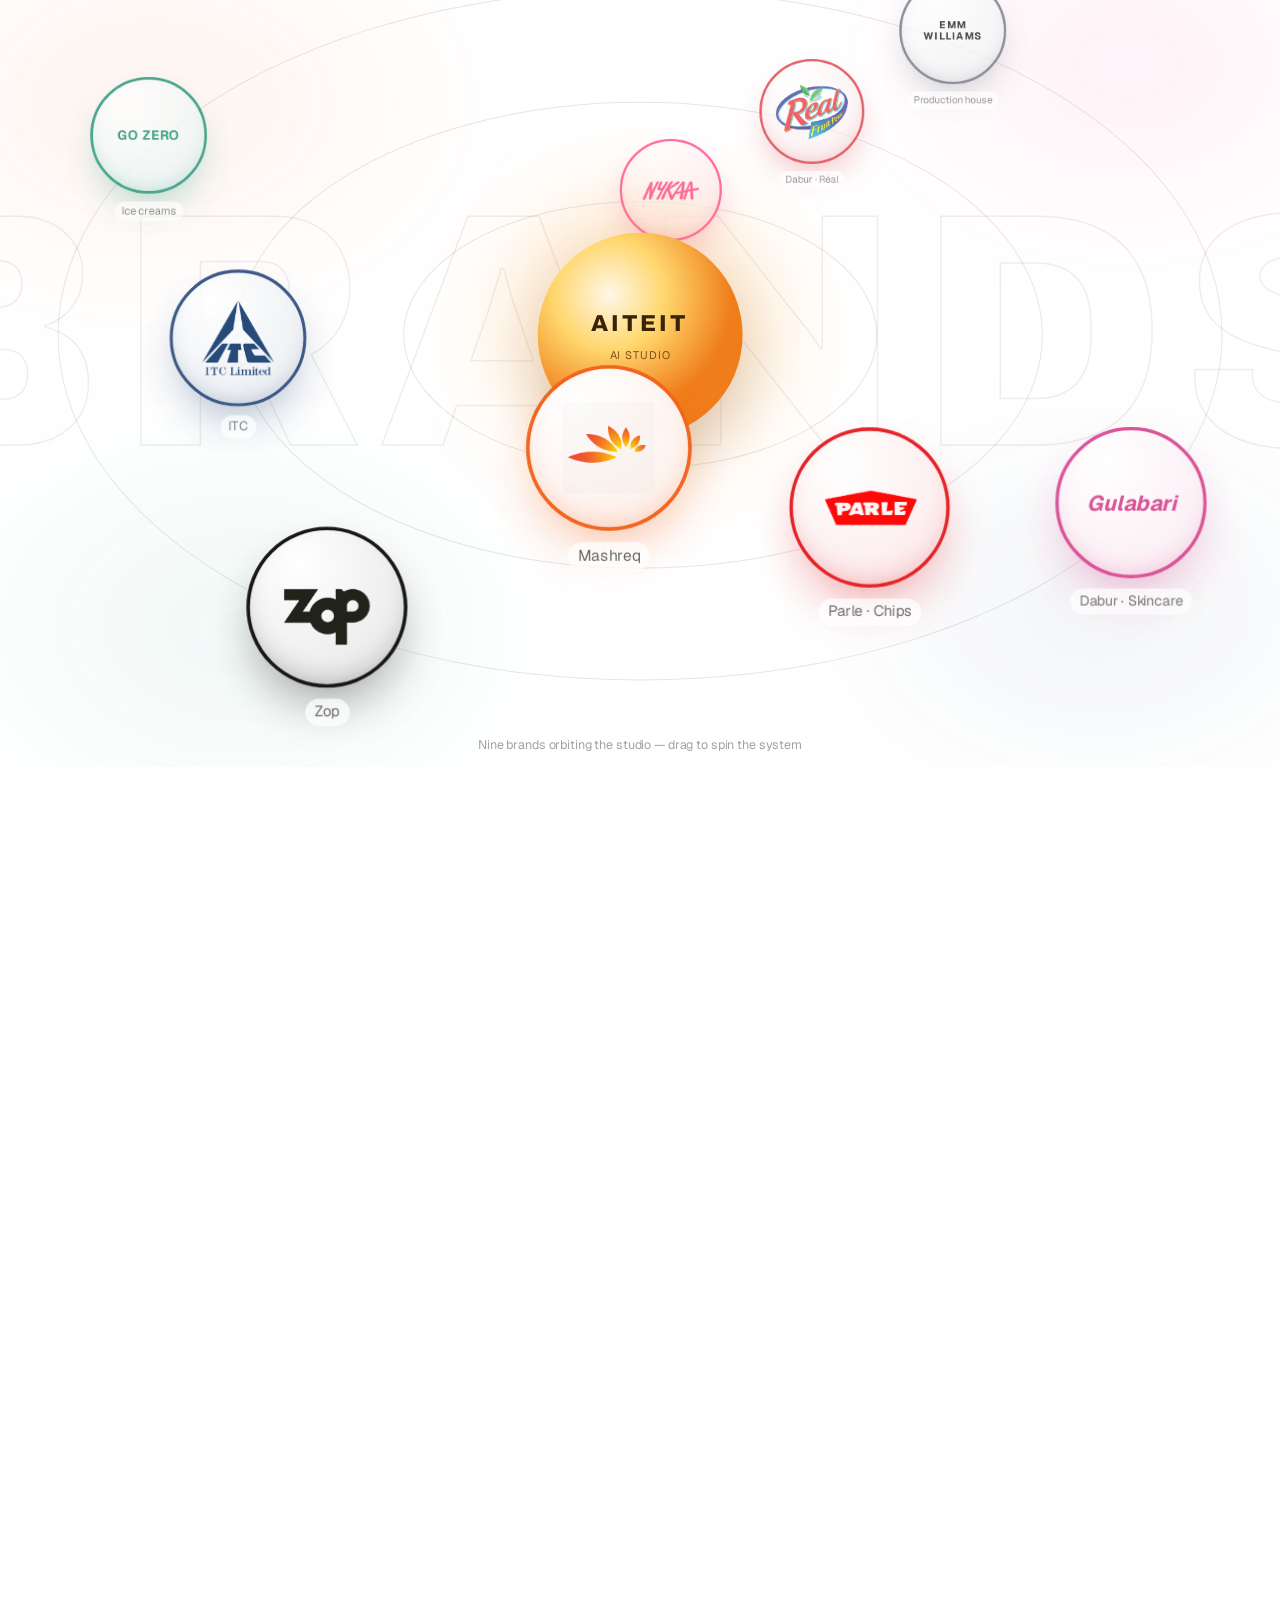
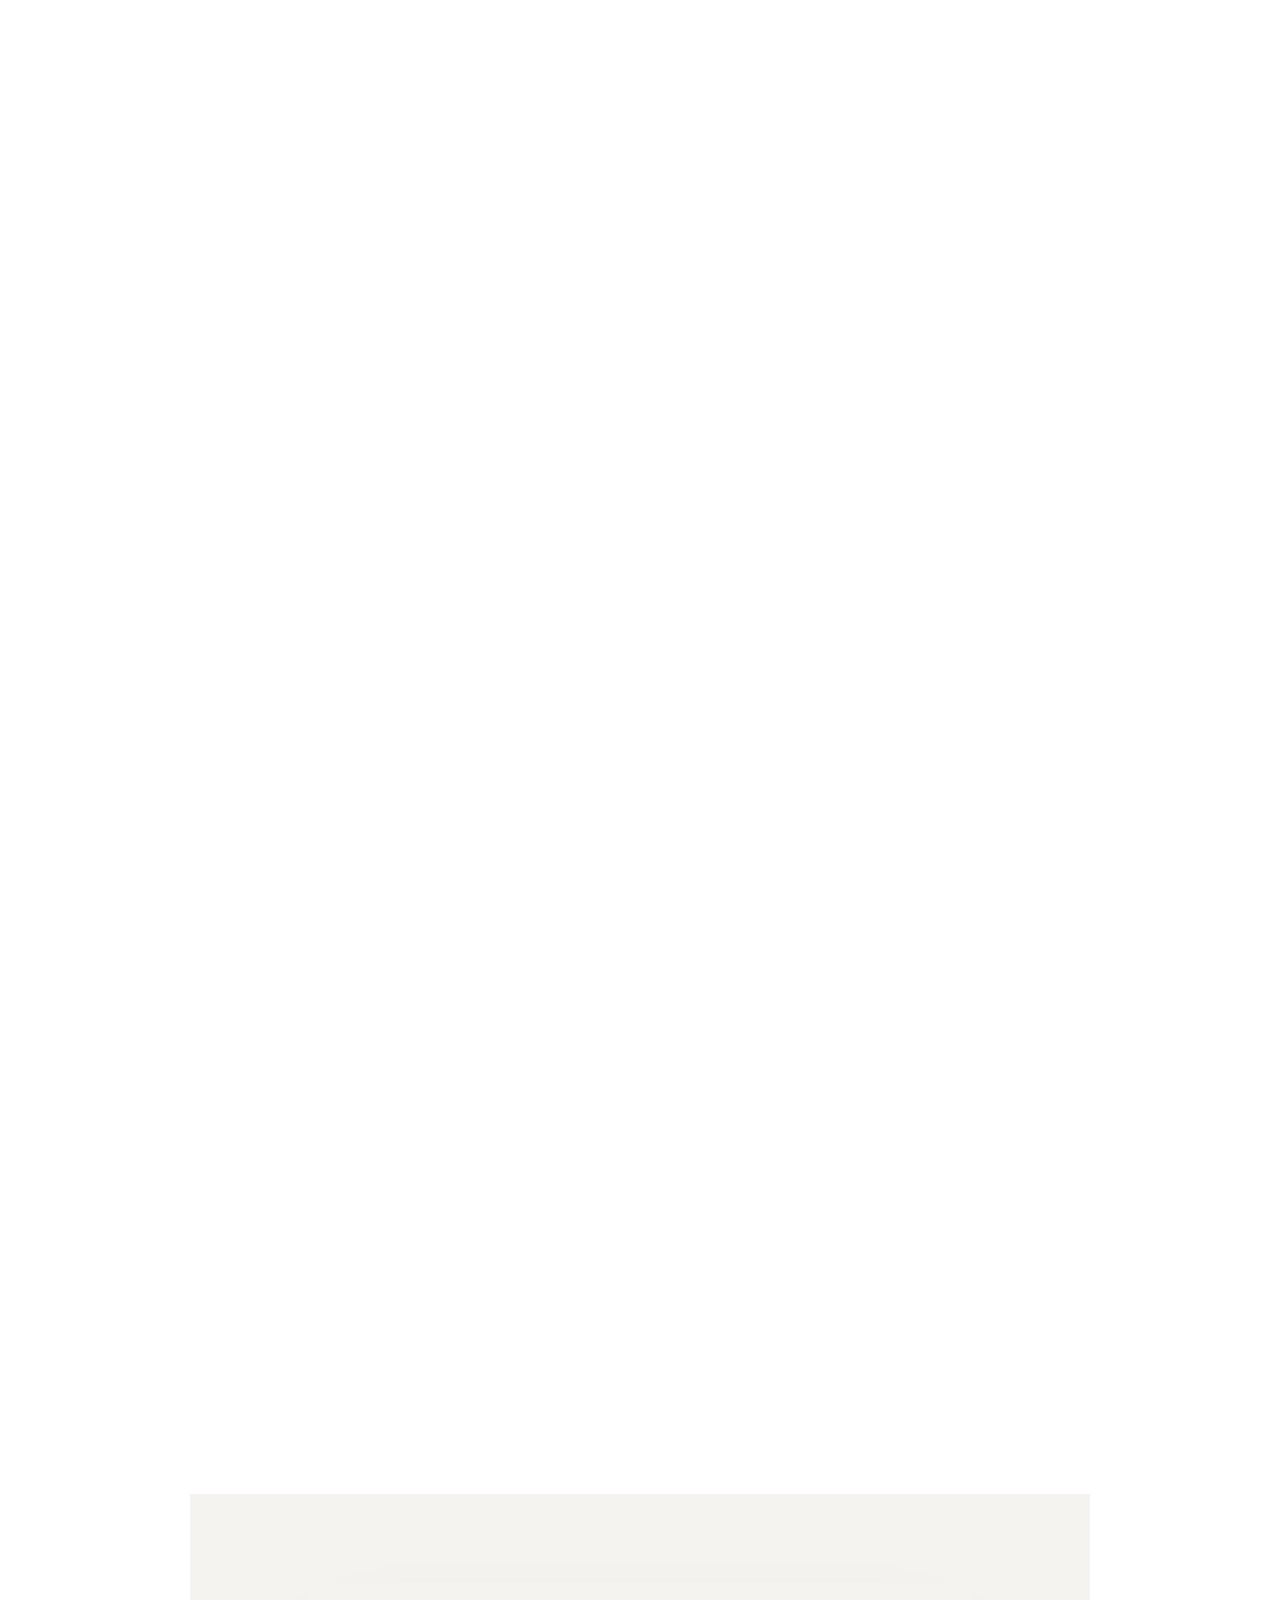
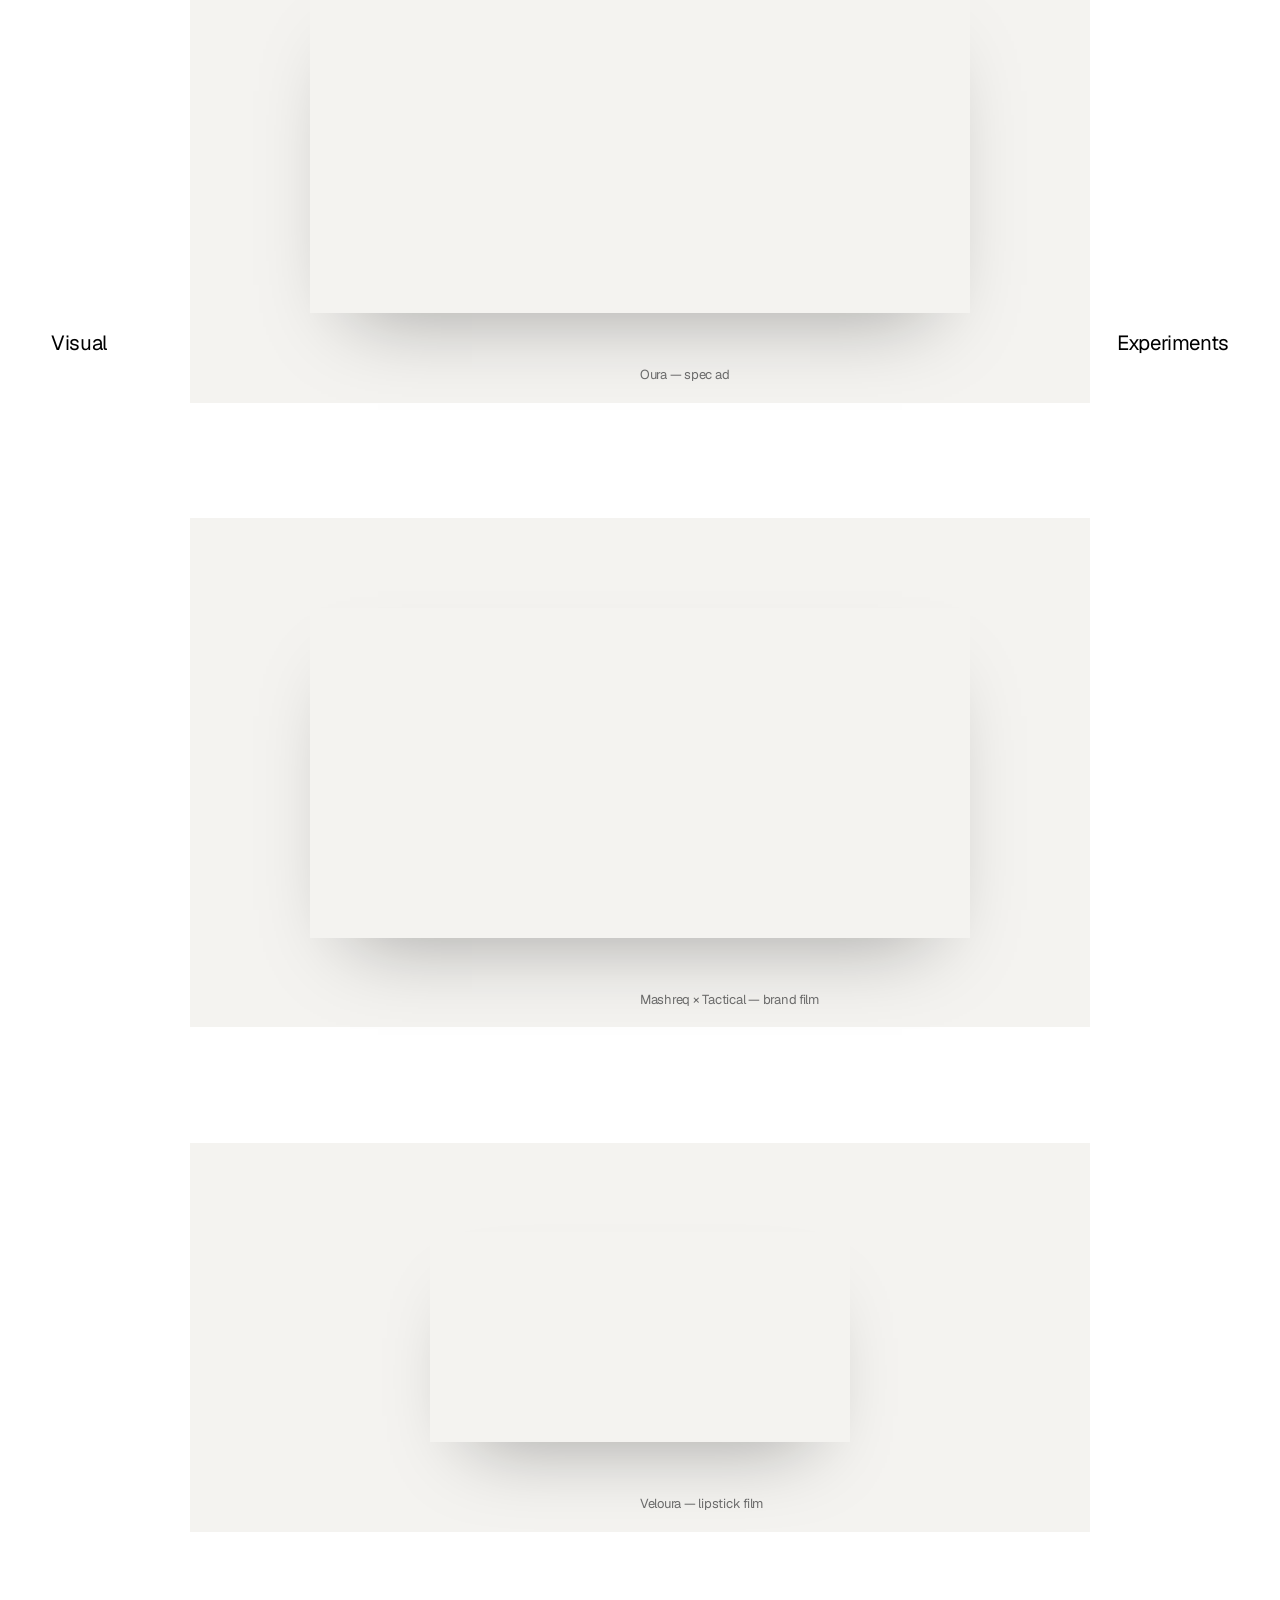
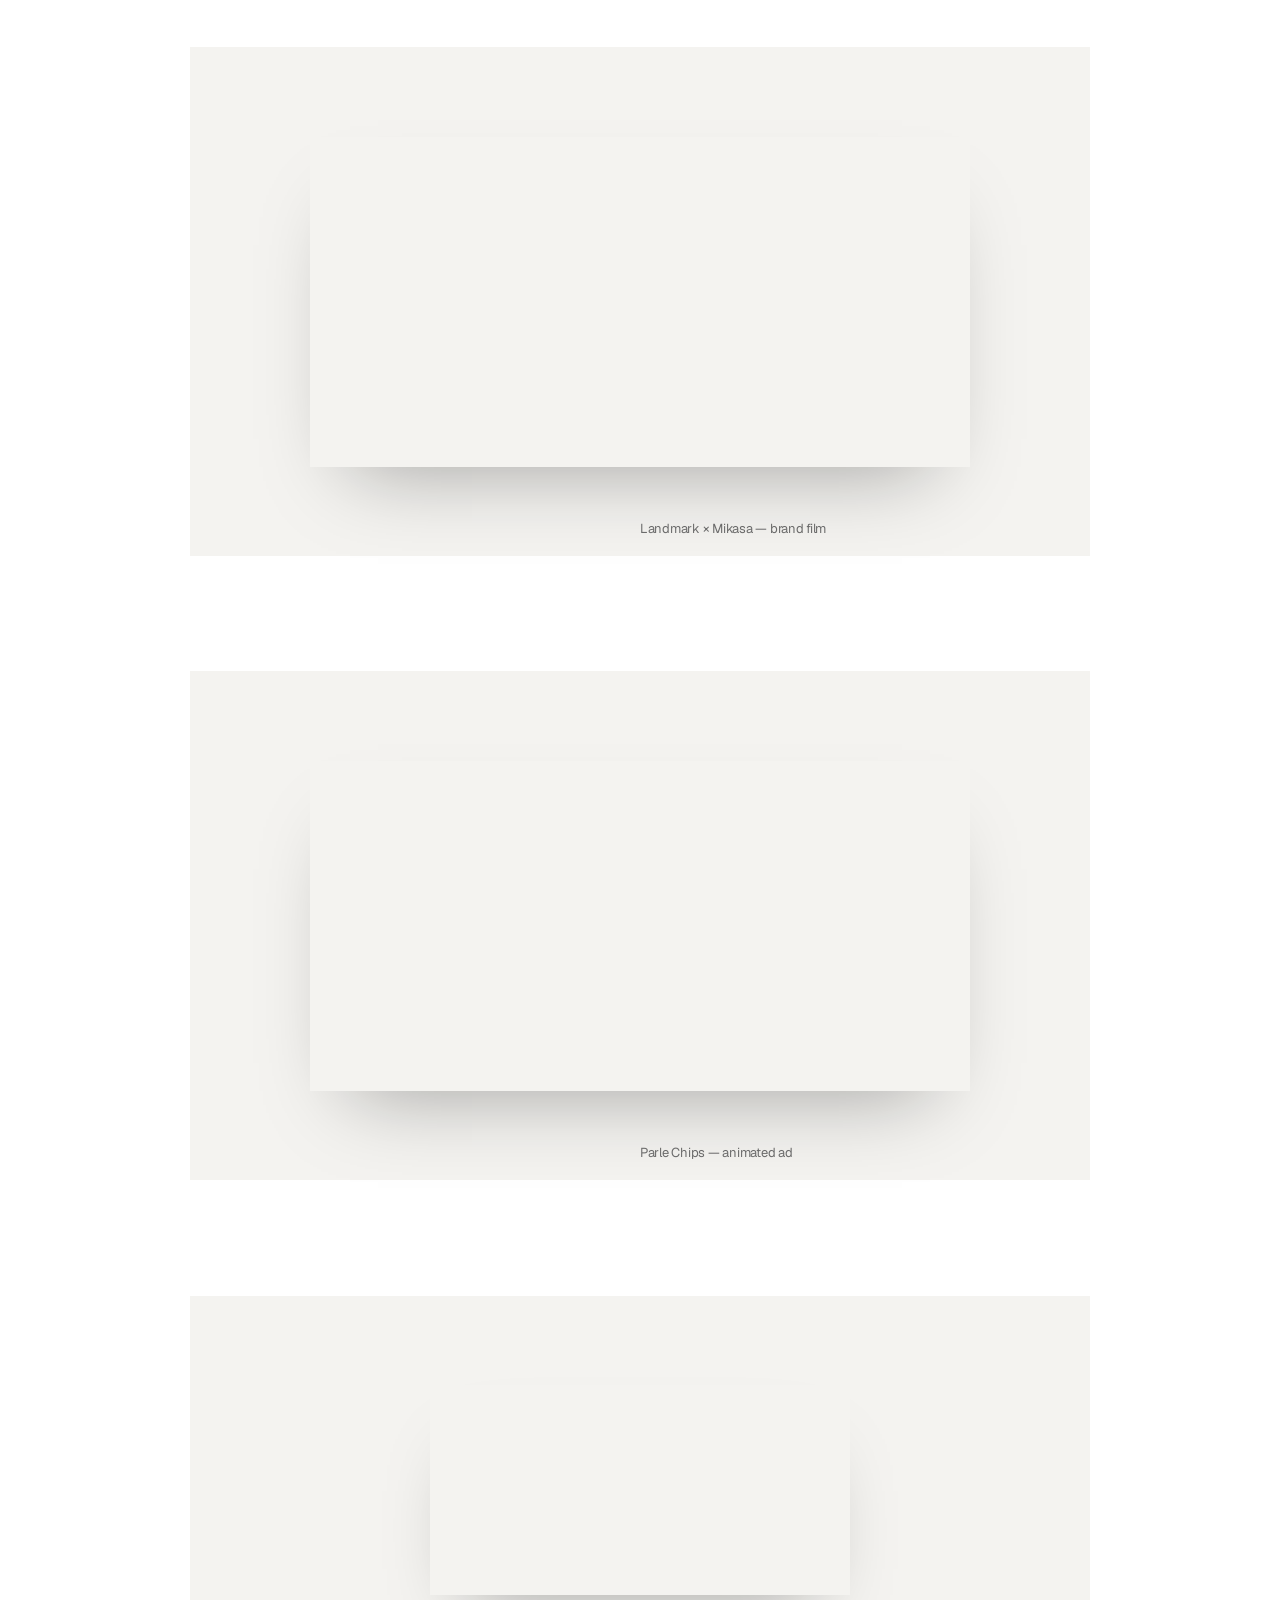
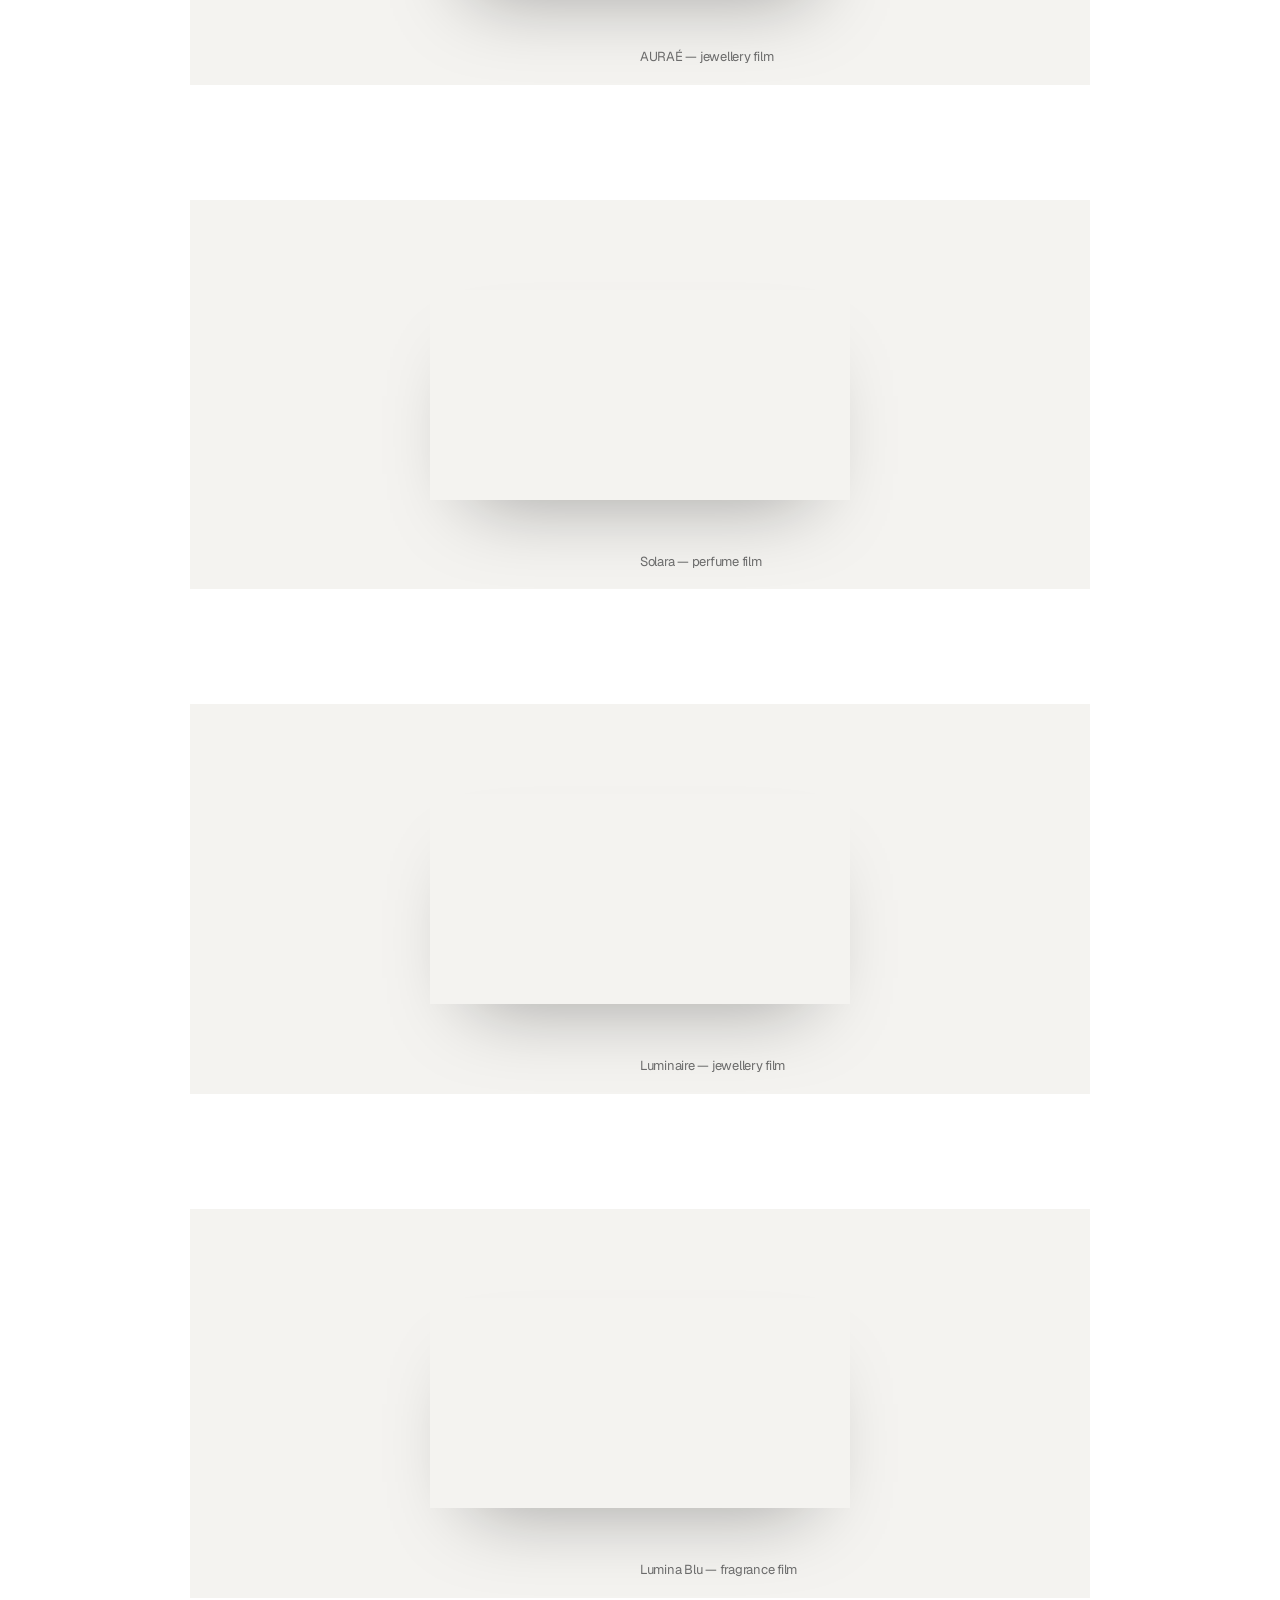
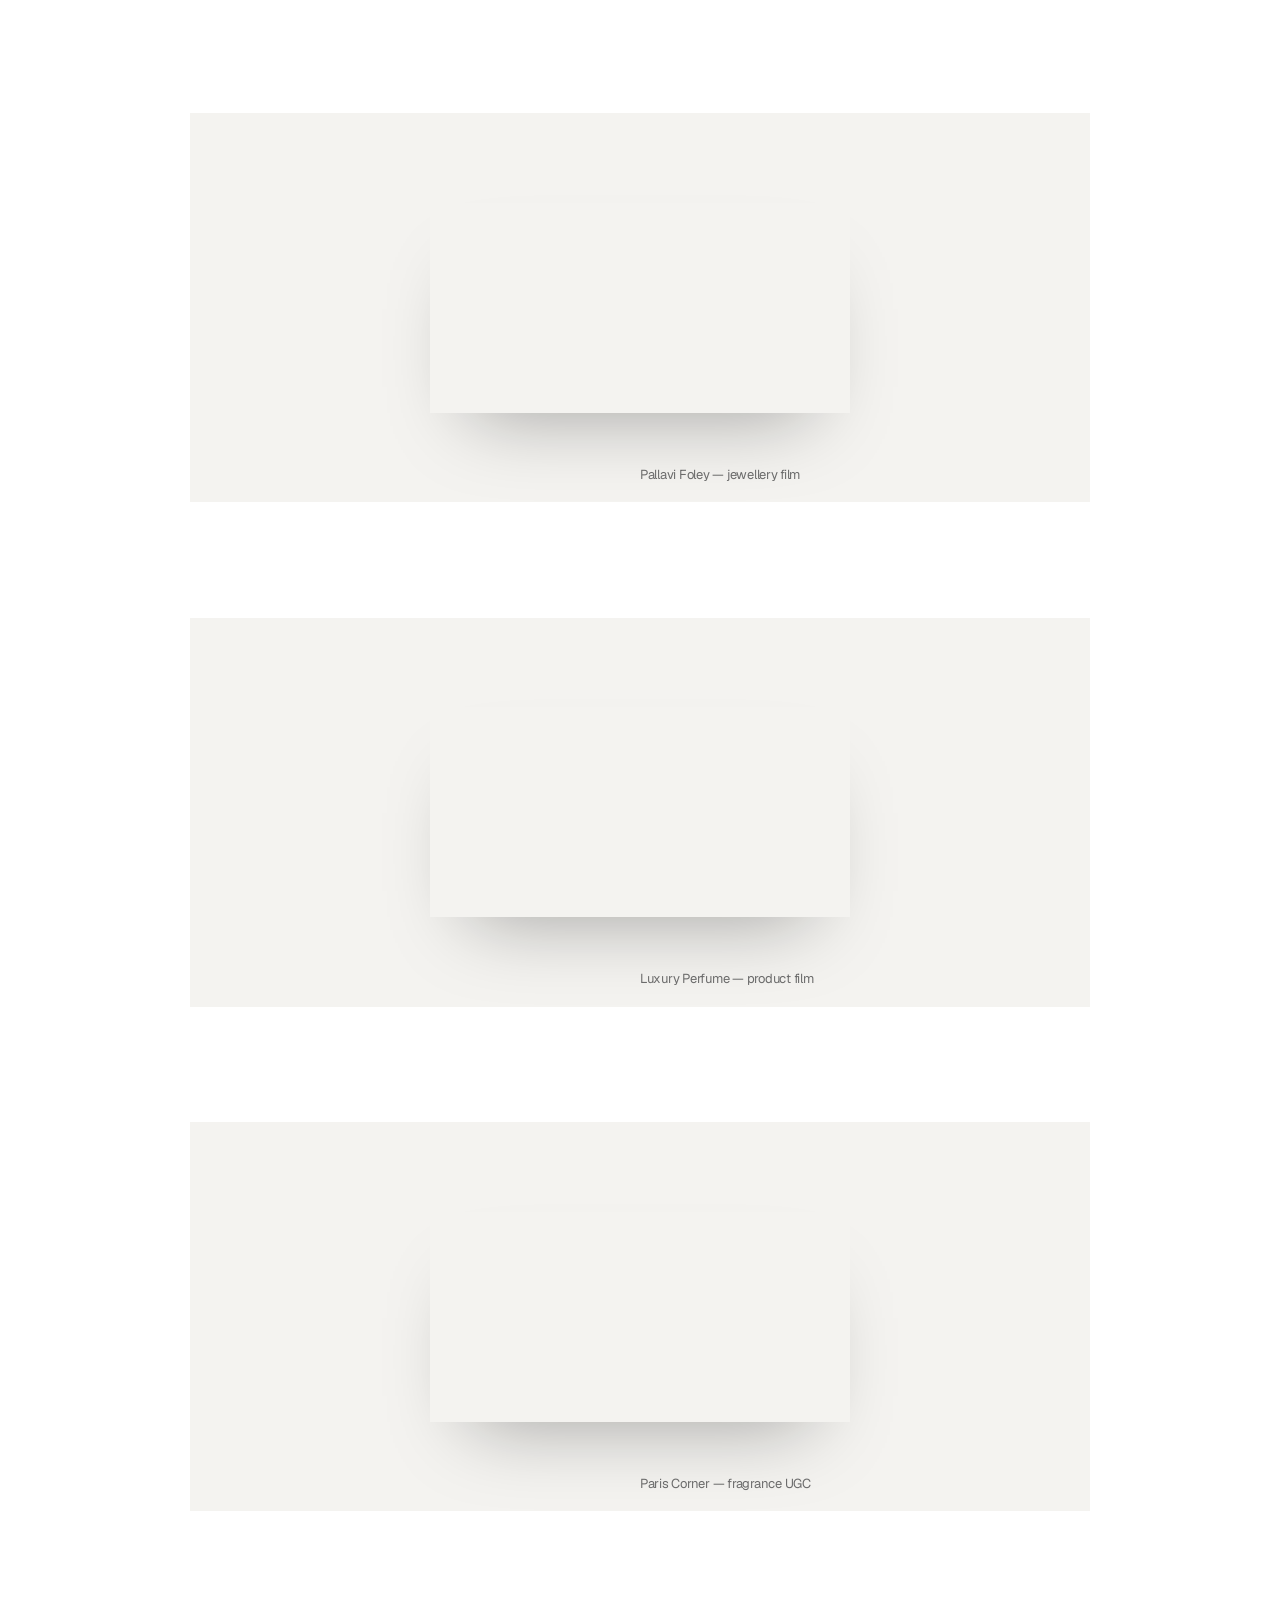
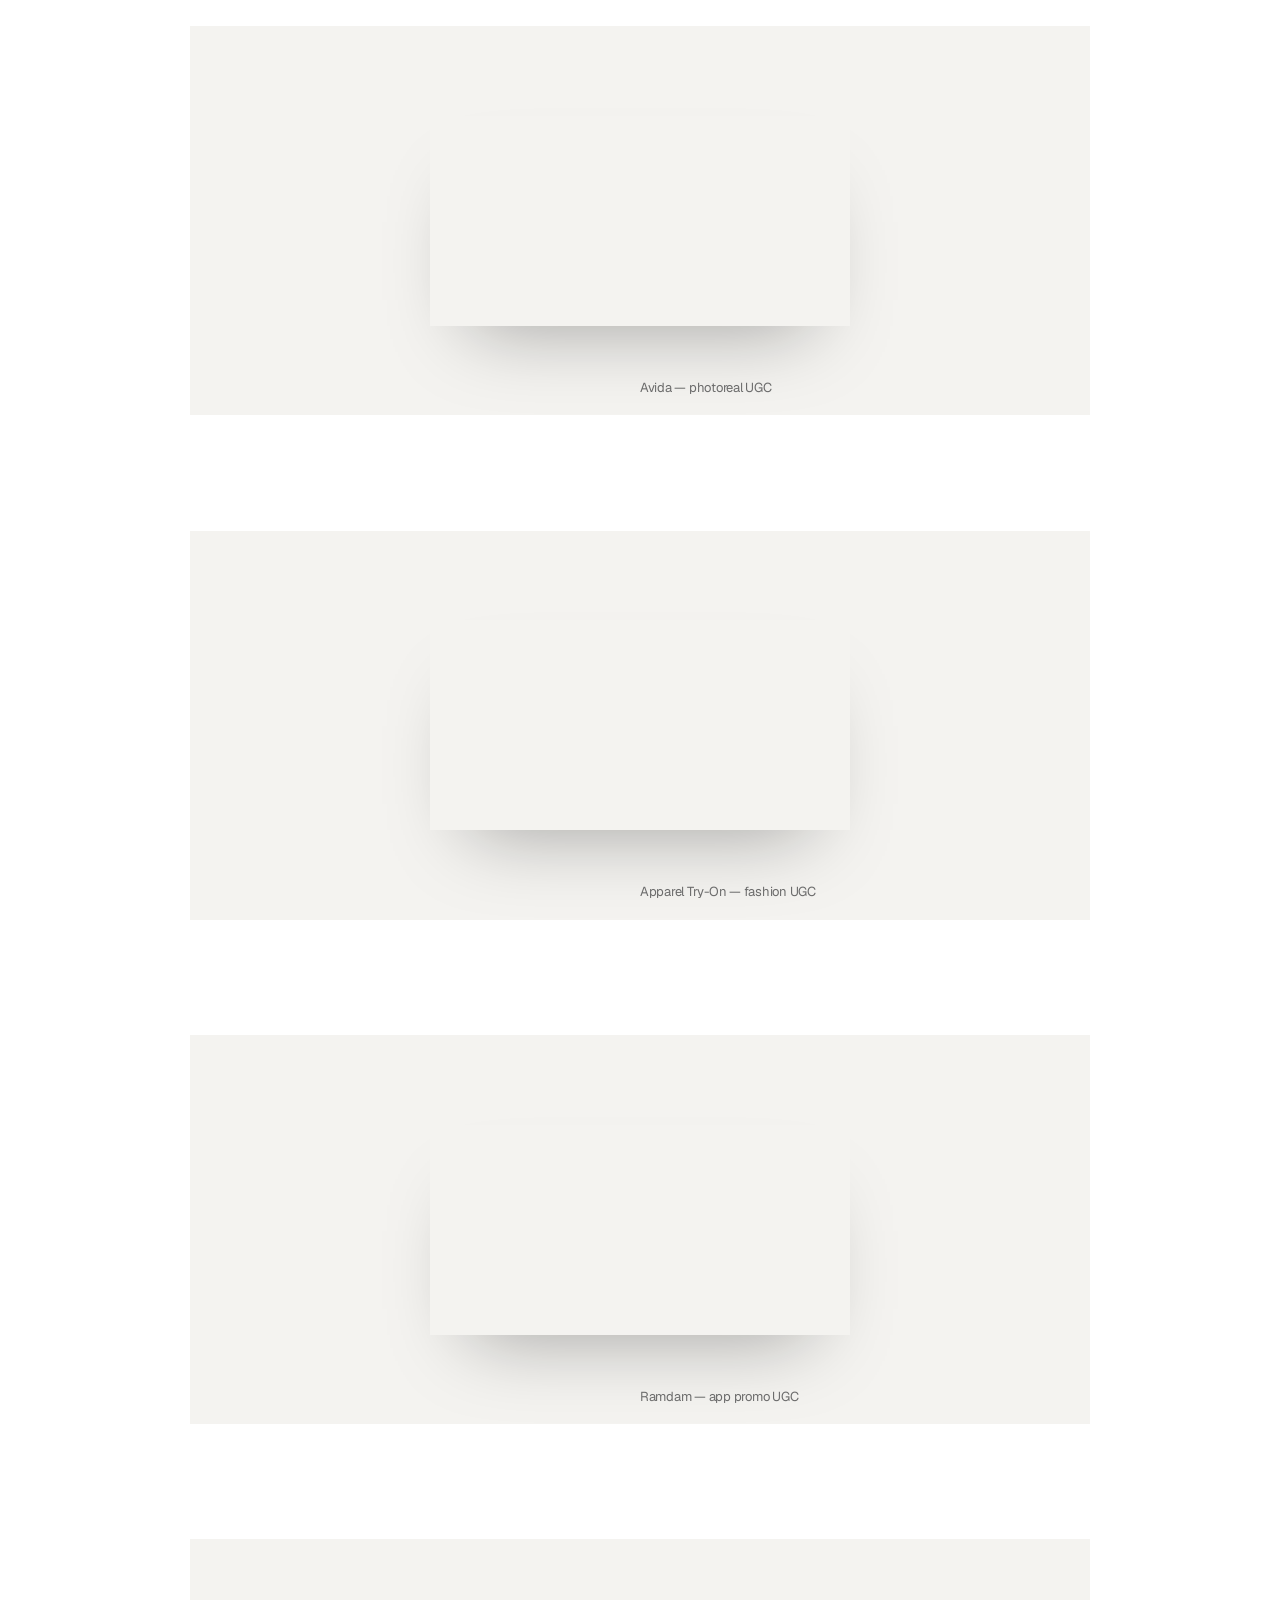
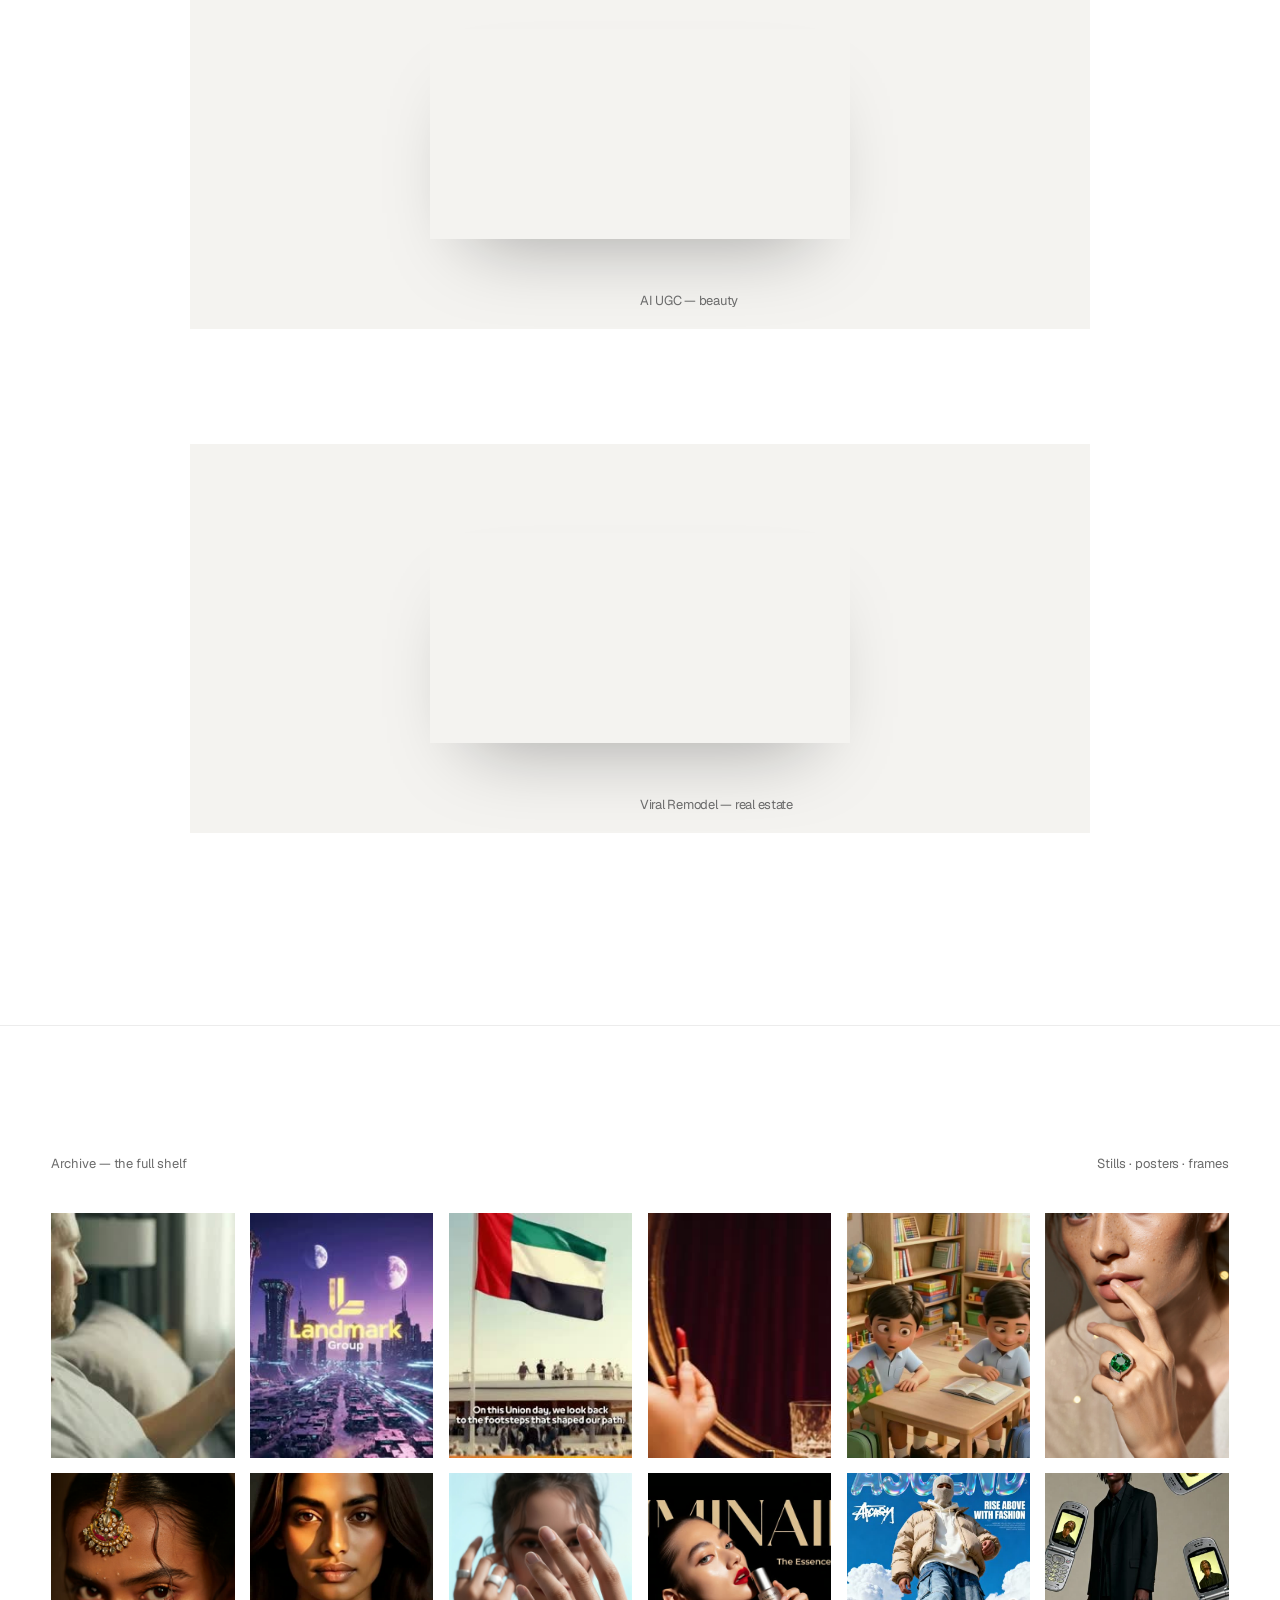
